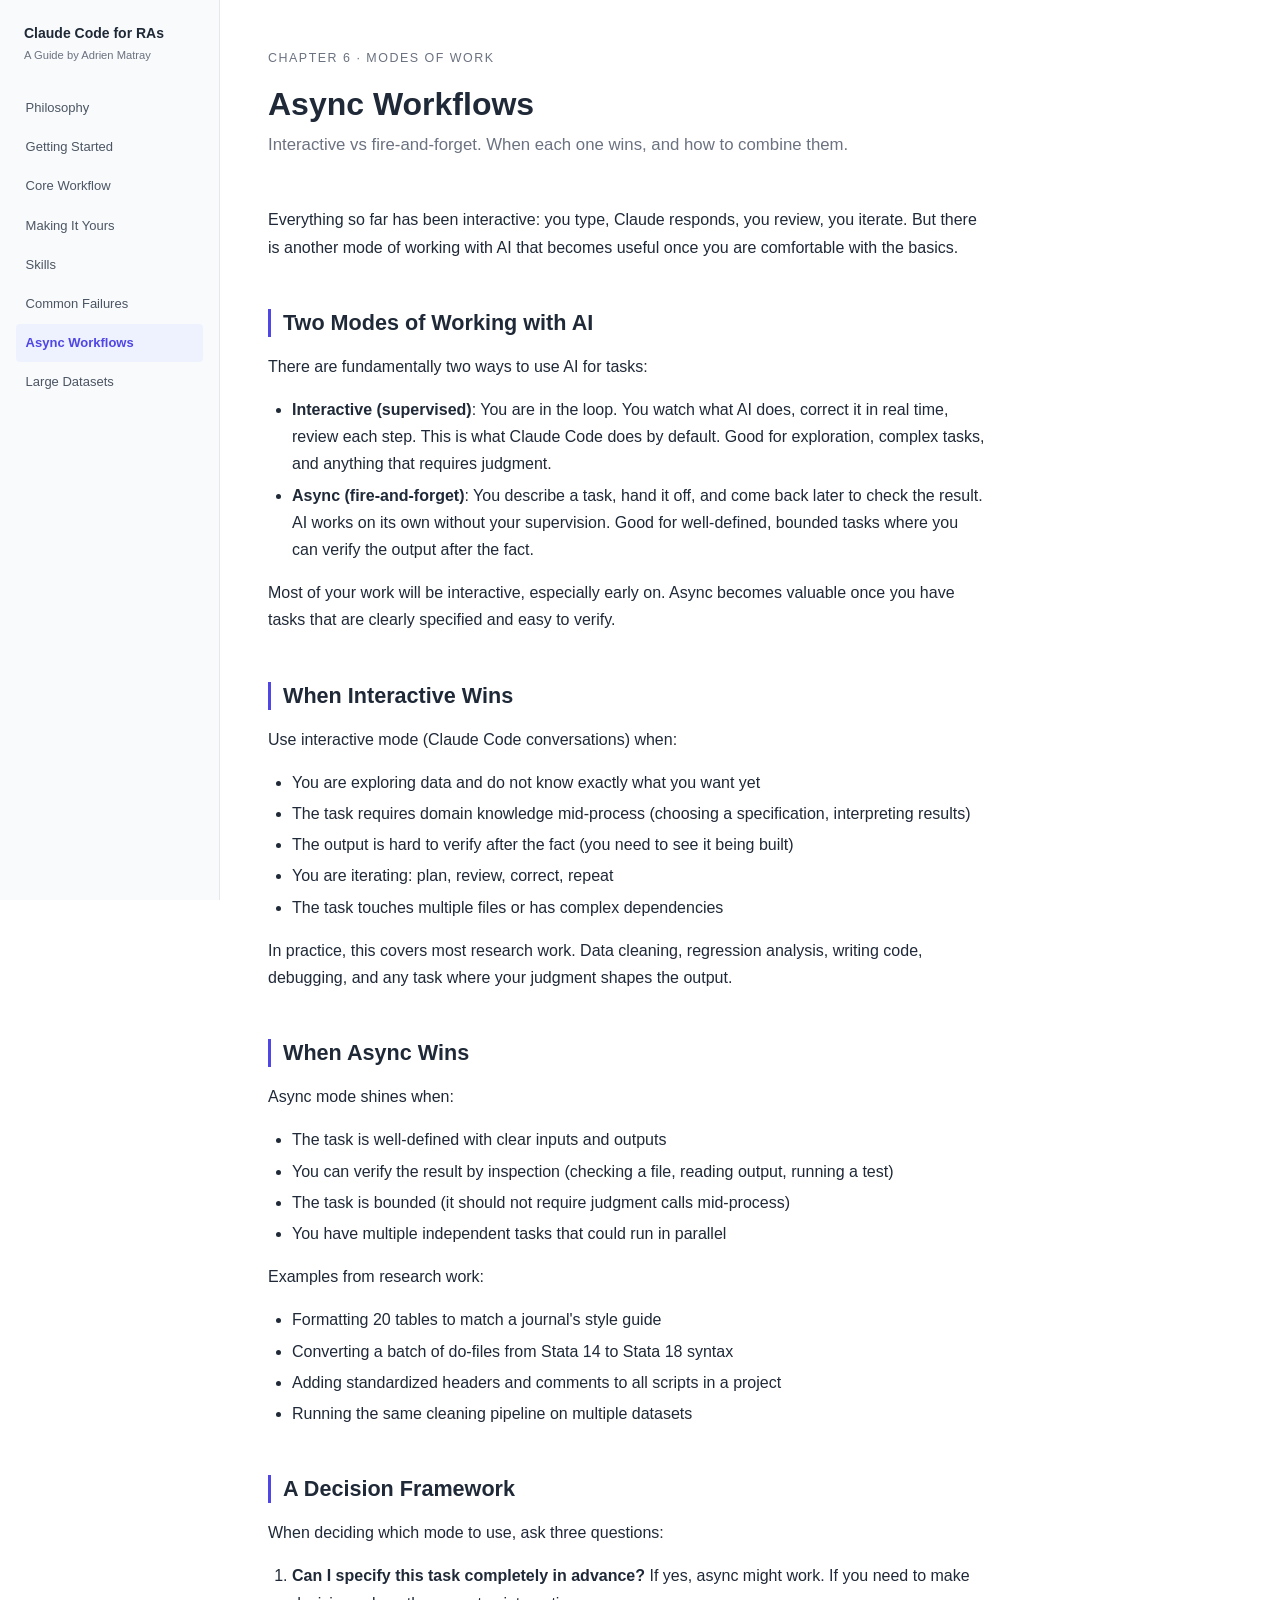
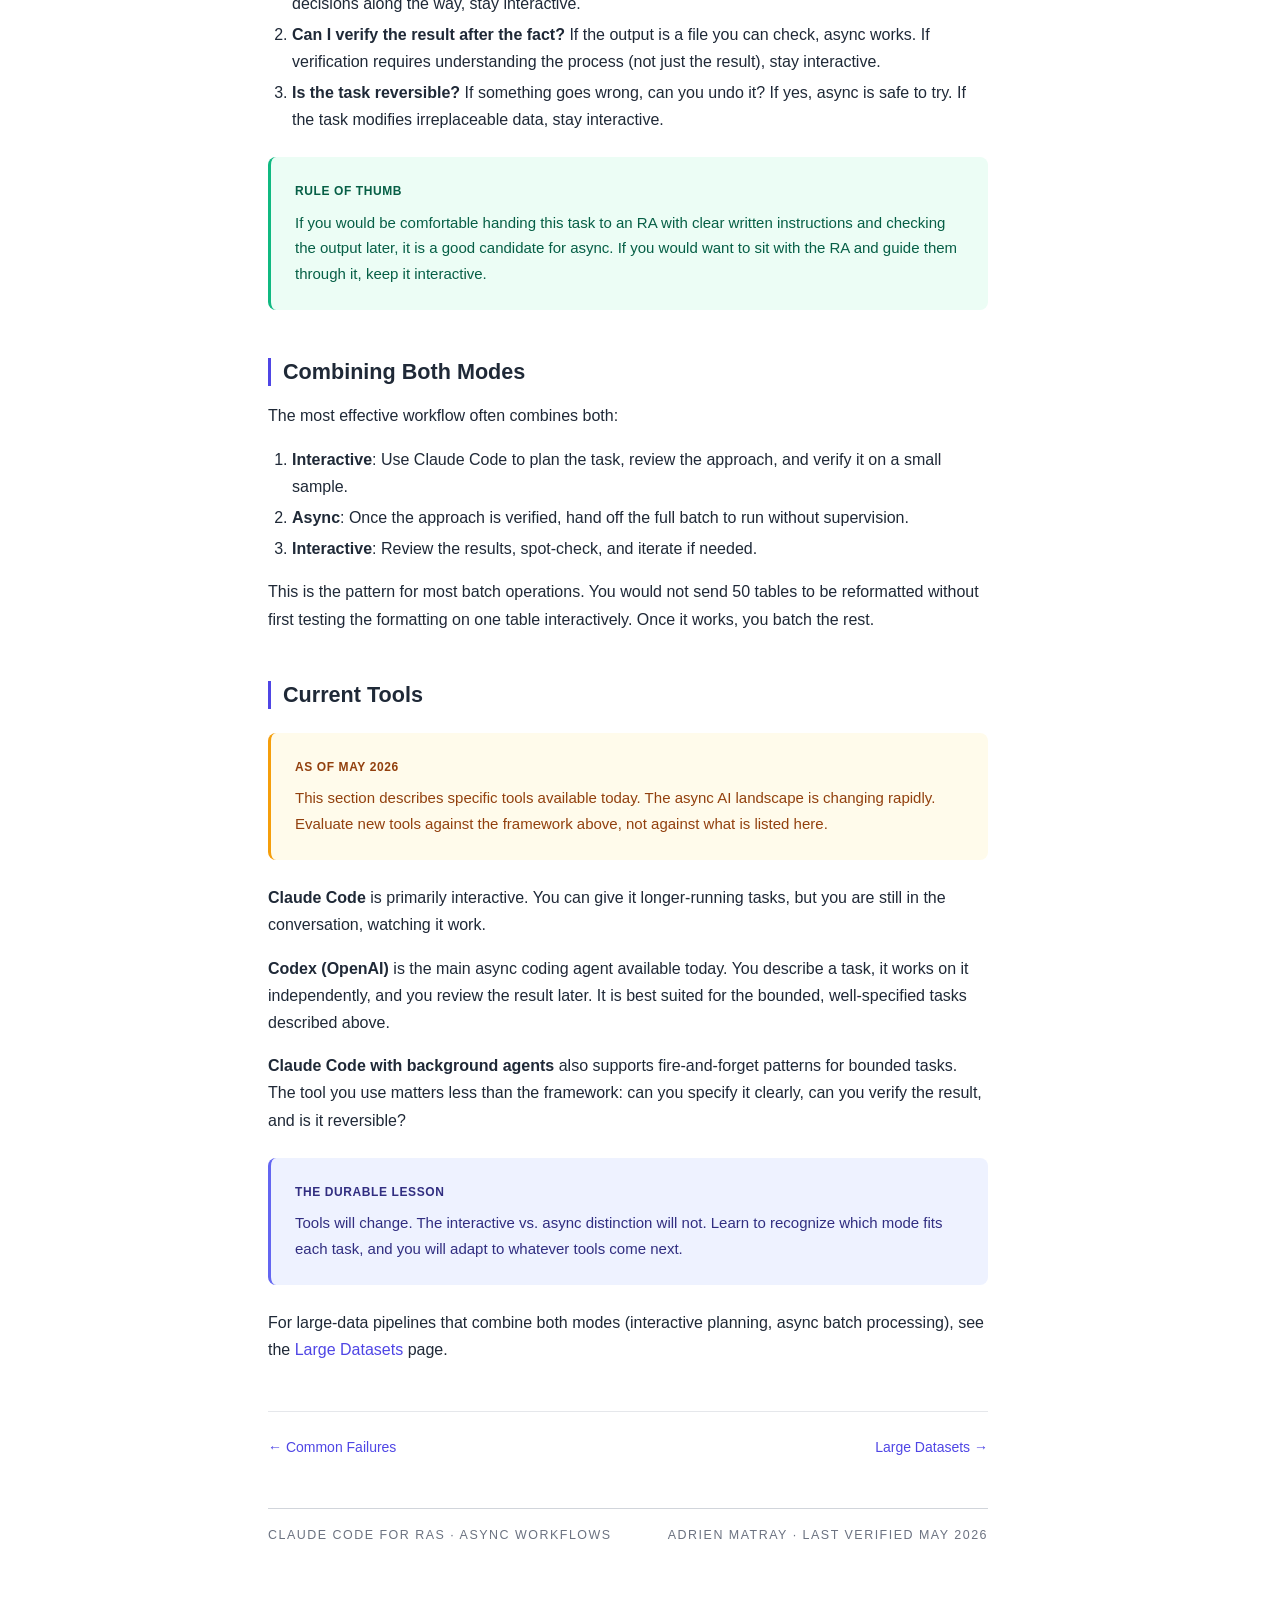
==== async-workflows.html @ 645779c5 "Apply selective design refinements across all pages - Drop Google Fonts dependency: use system font " ====
<!DOCTYPE html>
<html lang="en">
<head>
  <meta charset="UTF-8">
  <meta name="viewport" content="width=device-width, initial-scale=1.0">
  <title>Async Workflows - Claude Code for RAs</title>
  <link rel="stylesheet" href="css/style.css">
  <link rel="icon" href="data:image/svg+xml,<svg xmlns='http://www.w3.org/2000/svg' viewBox='0 0 100 100'><text y='.9em' font-size='90'>&#x1F4BB;</text></svg>">
</head>
<body>
  <details class="mobile-nav">
    <summary>Claude Code for RAs - Menu</summary>
    <ul class="nav-links">
      <li><a href="index.html">Philosophy</a></li>
      <li><a href="getting-started.html">Getting Started</a></li>
      <li><a href="core-workflow.html">Core Workflow</a></li>
      <li><a href="making-it-yours.html">Making It Yours</a></li>
      <li><a href="skills.html">Skills</a></li>
      <li><a href="common-failures.html">Common Failures</a></li>
      <li><a href="async-workflows.html" class="nav-active">Async Workflows</a></li>
      <li><a href="large-datasets.html">Large Datasets</a></li>
    </ul>
  </details>

  <div class="page-wrapper">
    <nav class="site-nav">
      <div class="nav-brand">
        <span class="nav-title">Claude Code for RAs</span>
        <span class="nav-subtitle">A Guide by Adrien Matray</span>
      </div>
      <ul class="nav-links">
        <li><a href="index.html">Philosophy</a></li>
        <li><a href="getting-started.html">Getting Started</a></li>
        <li><a href="core-workflow.html">Core Workflow</a></li>
        <li><a href="making-it-yours.html">Making It Yours</a></li>
        <li><a href="skills.html">Skills</a></li>
        <li><a href="common-failures.html">Common Failures</a></li>
        <li><a href="async-workflows.html" class="nav-active">Async Workflows</a></li>
        <li><a href="large-datasets.html">Large Datasets</a></li>
      </ul>
    </nav>

    <main class="content">
      <div class="kicker">Chapter 6 &middot; Modes of work</div>
      <h1>Async Workflows</h1>
      <p class="subtitle">Interactive vs fire-and-forget. When each one wins, and how to combine them.</p>

      <p>Everything so far has been interactive: you type, Claude responds, you review, you iterate. But there is another mode of working with AI that becomes useful once you are comfortable with the basics.</p>

      <h2>Two Modes of Working with AI</h2>

      <p>There are fundamentally two ways to use AI for tasks:</p>

      <ul>
        <li><strong>Interactive (supervised)</strong>: You are in the loop. You watch what AI does, correct it in real time, review each step. This is what Claude Code does by default. Good for exploration, complex tasks, and anything that requires judgment.</li>
        <li><strong>Async (fire-and-forget)</strong>: You describe a task, hand it off, and come back later to check the result. AI works on its own without your supervision. Good for well-defined, bounded tasks where you can verify the output after the fact.</li>
      </ul>

      <p>Most of your work will be interactive, especially early on. Async becomes valuable once you have tasks that are clearly specified and easy to verify.</p>

      <h2>When Interactive Wins</h2>

      <p>Use interactive mode (Claude Code conversations) when:</p>

      <ul>
        <li>You are exploring data and do not know exactly what you want yet</li>
        <li>The task requires domain knowledge mid-process (choosing a specification, interpreting results)</li>
        <li>The output is hard to verify after the fact (you need to see it being built)</li>
        <li>You are iterating: plan, review, correct, repeat</li>
        <li>The task touches multiple files or has complex dependencies</li>
      </ul>

      <p>In practice, this covers most research work. Data cleaning, regression analysis, writing code, debugging, and any task where your judgment shapes the output.</p>

      <h2>When Async Wins</h2>

      <p>Async mode shines when:</p>

      <ul>
        <li>The task is well-defined with clear inputs and outputs</li>
        <li>You can verify the result by inspection (checking a file, reading output, running a test)</li>
        <li>The task is bounded (it should not require judgment calls mid-process)</li>
        <li>You have multiple independent tasks that could run in parallel</li>
      </ul>

      <p>Examples from research work:</p>

      <ul>
        <li>Formatting 20 tables to match a journal's style guide</li>
        <li>Converting a batch of do-files from Stata 14 to Stata 18 syntax</li>
        <li>Adding standardized headers and comments to all scripts in a project</li>
        <li>Running the same cleaning pipeline on multiple datasets</li>
      </ul>

      <h2>A Decision Framework</h2>

      <p>When deciding which mode to use, ask three questions:</p>

      <ol>
        <li><strong>Can I specify this task completely in advance?</strong> If yes, async might work. If you need to make decisions along the way, stay interactive.</li>
        <li><strong>Can I verify the result after the fact?</strong> If the output is a file you can check, async works. If verification requires understanding the process (not just the result), stay interactive.</li>
        <li><strong>Is the task reversible?</strong> If something goes wrong, can you undo it? If yes, async is safe to try. If the task modifies irreplaceable data, stay interactive.</li>
      </ol>

      <aside class="callout callout-tip">
        <span class="callout-label">Rule of thumb</span>
        <p>If you would be comfortable handing this task to an RA with clear written instructions and checking the output later, it is a good candidate for async. If you would want to sit with the RA and guide them through it, keep it interactive.</p>
      </aside>

      <h2>Combining Both Modes</h2>

      <p>The most effective workflow often combines both:</p>

      <ol>
        <li><strong>Interactive</strong>: Use Claude Code to plan the task, review the approach, and verify it on a small sample.</li>
        <li><strong>Async</strong>: Once the approach is verified, hand off the full batch to run without supervision.</li>
        <li><strong>Interactive</strong>: Review the results, spot-check, and iterate if needed.</li>
      </ol>

      <p>This is the pattern for most batch operations. You would not send 50 tables to be reformatted without first testing the formatting on one table interactively. Once it works, you batch the rest.</p>

      <h2>Current Tools</h2>

      <aside class="callout callout-warning">
        <span class="callout-label">As of May 2026</span>
        <p>This section describes specific tools available today. The async AI landscape is changing rapidly. Evaluate new tools against the framework above, not against what is listed here.</p>
      </aside>

      <p><strong>Claude Code</strong> is primarily interactive. You can give it longer-running tasks, but you are still in the conversation, watching it work.</p>

      <p><strong>Codex (OpenAI)</strong> is the main async coding agent available today. You describe a task, it works on it independently, and you review the result later. It is best suited for the bounded, well-specified tasks described above.</p>

      <p><strong>Claude Code with background agents</strong> also supports fire-and-forget patterns for bounded tasks. The tool you use matters less than the framework: can you specify it clearly, can you verify the result, and is it reversible?</p>

      <aside class="callout callout-philosophy">
        <span class="callout-label">The durable lesson</span>
        <p>Tools will change. The interactive vs. async distinction will not. Learn to recognize which mode fits each task, and you will adapt to whatever tools come next.</p>
      </aside>

      <p>For large-data pipelines that combine both modes (interactive planning, async batch processing), see the <a href="large-datasets.html">Large Datasets</a> page.</p>

      <nav class="page-nav">
        <a href="common-failures.html" class="prev">&larr; Common Failures</a>
        <a href="large-datasets.html" class="next">Large Datasets &rarr;</a>
      </nav>

      <footer class="footer-meta">
        <span>Claude Code for RAs &middot; Async Workflows</span>
        <span>Adrien Matray &middot; Last verified May 2026</span>
      </footer>
    </main>
  </div>
</body>
</html>
---- css/style.css ----
/* === CSS Custom Properties === */
:root {
  --color-bg: #ffffff;
  --color-surface: #f9fafb;
  --color-text: #1f2937;
  --color-text-muted: #6b7280;
  --color-accent: #4f46e5;
  --color-accent-light: #eef2ff;
  --color-accent-hover: #4338ca;
  --color-border: #e5e7eb;
  --color-code-bg: #f3f4f6;
  --color-warning: #92400e;
  --color-warning-bg: #fffbeb;
  --color-warning-border: #f59e0b;
  --color-tip: #065f46;
  --color-tip-bg: #ecfdf5;
  --color-tip-border: #10b981;
  --color-philosophy: #312e81;
  --color-philosophy-bg: #eef2ff;
  --color-philosophy-border: #6366f1;
  --color-nav-bg: #f9fafb;
  --color-nav-text: #4b5563;
  --color-nav-active: #4f46e5;
  --color-rule: #d1d5db;

  --font-body: -apple-system, BlinkMacSystemFont, "Segoe UI", Roboto, "Helvetica Neue", Arial, sans-serif;
  --font-mono: ui-monospace, "SF Mono", Menlo, Monaco, Consolas, "Liberation Mono", monospace;
  --font-size-base: 16px;
  --line-height: 1.7;
  --max-width: 720px;
  --nav-width: 220px;

  --space-xs: 0.25rem;
  --space-sm: 0.5rem;
  --space-md: 1rem;
  --space-lg: 1.5rem;
  --space-xl: 3rem;

  --radius-sm: 4px;
  --radius-md: 8px;
}

/* === Reset === */
*, *::before, *::after {
  box-sizing: border-box;
}

body, h1, h2, h3, h4, p, ul, ol, figure {
  margin: 0;
  padding: 0;
}

img {
  max-width: 100%;
  height: auto;
  display: block;
}

/* === Base Typography === */
html {
  font-size: var(--font-size-base);
}

body {
  font-family: var(--font-body);
  line-height: var(--line-height);
  color: var(--color-text);
  background: var(--color-bg);
  -webkit-font-smoothing: antialiased;
}

h1 {
  font-size: 2rem;
  font-weight: 700;
  line-height: 1.2;
  margin-bottom: var(--space-sm);
  color: var(--color-text);
}

.subtitle {
  font-size: 1.05rem;
  color: var(--color-text-muted);
  margin-bottom: var(--space-xl);
  line-height: 1.6;
}

h2 {
  font-size: 1.35rem;
  font-weight: 600;
  line-height: 1.3;
  margin-top: var(--space-xl);
  margin-bottom: var(--space-md);
  color: var(--color-text);
  padding-left: 0.75rem;
  border-left: 3px solid var(--color-accent);
}

h3 {
  font-size: 1.1rem;
  font-weight: 600;
  line-height: 1.4;
  margin-top: var(--space-lg);
  margin-bottom: var(--space-sm);
}

p {
  margin-bottom: var(--space-md);
}

a {
  color: var(--color-accent);
  text-decoration: none;
  transition: color 0.15s;
}

a:hover {
  color: var(--color-accent-hover);
  text-decoration: underline;
}

ul, ol {
  margin-bottom: var(--space-md);
  padding-left: 1.5rem;
}

li {
  margin-bottom: var(--space-xs);
}

strong {
  font-weight: 600;
}

em {
  font-style: normal;
  color: var(--color-accent);
  font-weight: 600;
}

/* === Layout === */
.page-wrapper {
  display: flex;
  min-height: 100vh;
}

/* === Sidebar Nav === */
.site-nav {
  position: fixed;
  top: 0;
  left: 0;
  width: var(--nav-width);
  height: 100vh;
  overflow-y: auto;
  padding: var(--space-lg) var(--space-md);
  background: var(--color-nav-bg);
  border-right: 1px solid var(--color-border);
  z-index: 100;
}

.nav-brand {
  margin-bottom: var(--space-lg);
  padding: 0 var(--space-sm);
}

.nav-title {
  display: block;
  font-size: 0.875rem;
  font-weight: 700;
  color: var(--color-text);
  line-height: 1.3;
}

.nav-subtitle {
  display: block;
  font-size: 0.7rem;
  color: var(--color-text-muted);
  margin-top: var(--space-xs);
}

.nav-links {
  list-style: none;
  padding: 0;
}

.nav-links li {
  margin-bottom: 1px;
}

.nav-links a {
  display: block;
  padding: 0.5rem 0.6rem;
  font-size: 0.8125rem;
  font-weight: 450;
  color: var(--color-nav-text);
  border-radius: var(--radius-sm);
  transition: all 0.15s;
  text-decoration: none;
}

.nav-links a:hover {
  color: var(--color-text);
  background: rgba(0, 0, 0, 0.04);
  text-decoration: none;
}

.nav-links a.nav-active {
  color: var(--color-nav-active);
  background: var(--color-accent-light);
  font-weight: 600;
}

/* === Main Content === */
.content {
  margin-left: var(--nav-width);
  flex: 1;
  padding: var(--space-xl) var(--space-xl);
  max-width: calc(var(--max-width) + 2 * var(--space-xl));
}

/* === Callout Boxes === */
.callout {
  padding: var(--space-lg);
  margin: var(--space-lg) 0;
  border-radius: var(--radius-md);
  border-left: 3px solid;
  font-size: 0.9375rem;
}

.callout p:last-child {
  margin-bottom: 0;
}

.callout-philosophy {
  background: var(--color-philosophy-bg);
  border-left-color: var(--color-philosophy-border);
  color: var(--color-philosophy);
}

.callout-warning {
  background: var(--color-warning-bg);
  border-left-color: var(--color-warning-border);
  color: var(--color-warning);
}

.callout-tip {
  background: var(--color-tip-bg);
  border-left-color: var(--color-tip-border);
  color: var(--color-tip);
}

.callout-label {
  display: block;
  font-weight: 600;
  font-size: 0.75rem;
  text-transform: uppercase;
  letter-spacing: 0.05em;
  margin-bottom: var(--space-sm);
}

/* === Code Blocks === */
code {
  font-family: var(--font-mono);
  font-size: 0.8125rem;
  background: var(--color-code-bg);
  padding: 0.15em 0.4em;
  border-radius: 3px;
}

.code-block {
  margin: var(--space-lg) 0;
  border-radius: var(--radius-md);
  overflow: hidden;
  border: 1px solid var(--color-border);
}

.code-header {
  background: #f3f4f6;
  padding: var(--space-sm) var(--space-md);
  font-size: 0.7rem;
  font-weight: 600;
  color: var(--color-text-muted);
  font-family: var(--font-mono);
  text-transform: uppercase;
  letter-spacing: 0.05em;
  border-bottom: 1px solid var(--color-border);
}

.code-block pre {
  margin: 0;
  padding: var(--space-md) var(--space-lg);
  background: #1e293b;
  overflow-x: auto;
}

.code-block code {
  background: none;
  padding: 0;
  border: none;
  font-size: 0.8125rem;
  line-height: 1.6;
  color: #e2e8f0;
}

/* === Screenshot Placeholders === */
.screenshot {
  margin: var(--space-lg) 0;
}

.screenshot img {
  width: 100%;
  border-radius: var(--radius-md);
  border: 1px solid var(--color-border);
}

.screenshot-placeholder {
  border: 2px dashed var(--color-border);
  border-radius: var(--radius-md);
  background: var(--color-surface);
  padding: 3rem 2rem;
  text-align: center;
  display: flex;
  flex-direction: column;
  align-items: center;
  gap: var(--space-sm);
  min-height: 180px;
  justify-content: center;
}

.screenshot-placeholder .screenshot-label {
  font-weight: 500;
  color: var(--color-text-muted);
  font-size: 0.875rem;
}

.screenshot-placeholder .screenshot-filename {
  font-family: var(--font-mono);
  font-size: 0.75rem;
  color: var(--color-text-muted);
  opacity: 0.6;
}

figcaption {
  font-size: 0.8125rem;
  color: var(--color-text-muted);
  margin-top: var(--space-sm);
  text-align: center;
}

/* === Workflow Diagram === */
.workflow-diagram {
  display: flex;
  flex-direction: column;
  align-items: center;
  gap: 0;
  margin: var(--space-lg) 0;
  padding: var(--space-lg);
  background: var(--color-surface);
  border: 1px solid var(--color-border);
  border-radius: var(--radius-md);
}

.workflow-step {
  padding: 0.6rem 1.5rem;
  background: var(--color-accent-light);
  color: var(--color-accent);
  font-weight: 600;
  font-size: 0.9rem;
  border-radius: var(--radius-sm);
  border: 1px solid var(--color-accent);
  text-align: center;
}

.workflow-step-repeat {
  background: var(--color-surface);
  color: var(--color-text-muted);
  border-color: var(--color-border);
  font-weight: 500;
}

.workflow-arrow {
  color: var(--color-text-muted);
  font-size: 1.2rem;
  line-height: 1;
  padding: 0.25rem 0;
}

/* === Taxonomy Grid === */
.taxonomy-grid {
  display: grid;
  grid-template-columns: 1fr 1fr;
  gap: var(--space-sm);
  margin: var(--space-lg) 0;
}

.taxonomy-card {
  padding: 0.75rem 1rem;
  background: var(--color-surface);
  border-left: 3px solid var(--color-accent);
  border-radius: var(--radius-sm);
  font-size: 0.9rem;
  line-height: 1.5;
}

.taxonomy-card strong {
  color: var(--color-accent);
}

@media (max-width: 768px) {
  .taxonomy-grid {
    grid-template-columns: 1fr;
  }
}

/* === Page Navigation (prev/next) === */
.page-nav {
  display: flex;
  justify-content: space-between;
  align-items: center;
  margin-top: var(--space-xl);
  padding-top: var(--space-lg);
  border-top: 1px solid var(--color-border);
}

.page-nav a {
  font-size: 0.875rem;
  font-weight: 500;
}

.page-nav .next {
  margin-left: auto;
}

/* === Kicker (small uppercase label above h1) === */
.kicker {
  font-size: 0.78rem;
  font-weight: 500;
  text-transform: uppercase;
  letter-spacing: 0.12em;
  color: var(--color-text-muted);
  margin-bottom: var(--space-md);
}

/* === Footer === */
.page-footer {
  margin-top: var(--space-lg);
  padding-top: var(--space-md);
  font-size: 0.75rem;
  color: var(--color-text-muted);
  opacity: 0.6;
}

.footer-meta {
  display: flex;
  justify-content: space-between;
  align-items: center;
  gap: var(--space-md);
  border-top: 1px solid var(--color-rule);
  padding: var(--space-md) 0;
  margin-top: var(--space-xl);
  font-size: 0.78rem;
  text-transform: uppercase;
  letter-spacing: 0.12em;
  color: var(--color-text-muted);
}

/* === Comparison Grid (bad/good prompts) === */
.comparison-grid {
  display: grid;
  grid-template-columns: 1fr 1fr;
  gap: var(--space-md);
  margin: var(--space-lg) 0;
}

.comparison-grid .bad,
.comparison-grid .good {
  padding: var(--space-lg);
  border-radius: var(--radius-md);
  font-size: 0.875rem;
}

.comparison-grid .bad {
  background: #fef2f2;
  border: 1px solid #fecaca;
}

.comparison-grid .good {
  background: #f0fdf4;
  border: 1px solid #bbf7d0;
}

.comparison-grid .label {
  display: block;
  font-weight: 600;
  font-size: 0.7rem;
  text-transform: uppercase;
  letter-spacing: 0.05em;
  margin-bottom: var(--space-sm);
}

.comparison-grid .bad .label {
  color: #991b1b;
}

.comparison-grid .good .label {
  color: #166534;
}

/* === Hero section for page 1 === */
.hero {
  padding: var(--space-xl) 0;
  margin-bottom: var(--space-lg);
  border-bottom: 1px solid var(--color-border);
}

/* === Mobile Nav (details/summary) === */
.mobile-nav {
  display: none;
}

/* === Responsive === */
@media (max-width: 768px) {
  .site-nav {
    display: none;
  }

  .mobile-nav {
    display: block;
    position: sticky;
    top: 0;
    background: var(--color-surface);
    border-bottom: 1px solid var(--color-border);
    padding: var(--space-sm) var(--space-md);
    z-index: 100;
  }

  .mobile-nav summary {
    font-size: 0.875rem;
    font-weight: 600;
    cursor: pointer;
    padding: var(--space-sm) 0;
    color: var(--color-text);
  }

  .mobile-nav .nav-links a {
    color: var(--color-nav-text);
    padding: 0.5rem 0;
  }

  .mobile-nav .nav-links a.nav-active {
    color: var(--color-nav-active);
  }

  .content {
    margin-left: 0;
    padding: var(--space-lg) var(--space-md);
  }

  h1 {
    font-size: 1.75rem;
  }

  h2 {
    font-size: 1.2rem;
  }

  .comparison-grid {
    grid-template-columns: 1fr;
  }
}

/* === Print === */
@media print {
  .site-nav,
  .mobile-nav,
  .page-nav {
    display: none;
  }

  .page-wrapper {
    display: block;
    max-width: none;
    padding: 0;
  }

  .content {
    margin-left: 0;
    max-width: 100%;
    padding: 0;
  }

  .callout {
    border: 1px solid #ccc;
    background: none !important;
    page-break-inside: avoid;
  }

  h1, h2, h3 {
    page-break-after: avoid;
  }

  .footer-meta {
    border-color: #999;
  }

  body {
    background: white;
    color: black;
  }

  a {
    color: inherit;
    text-decoration: underline;
  }
}
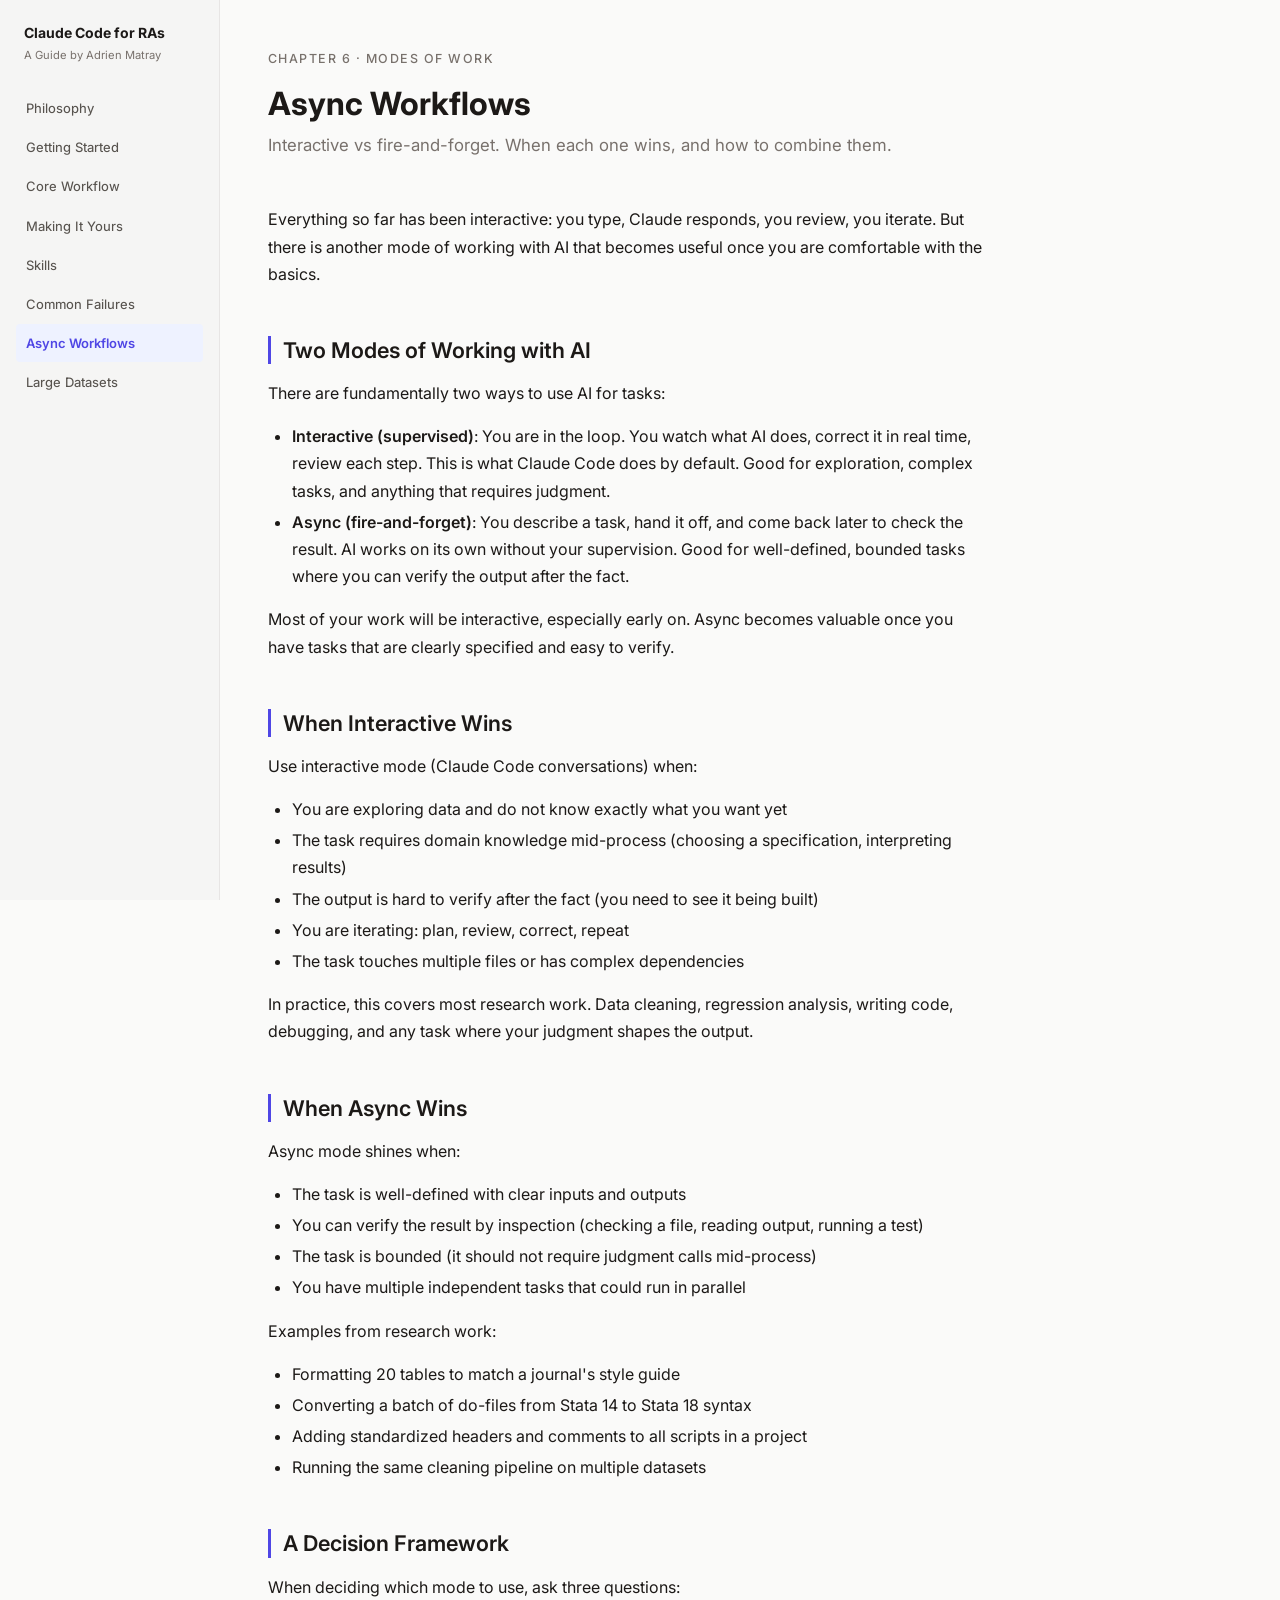
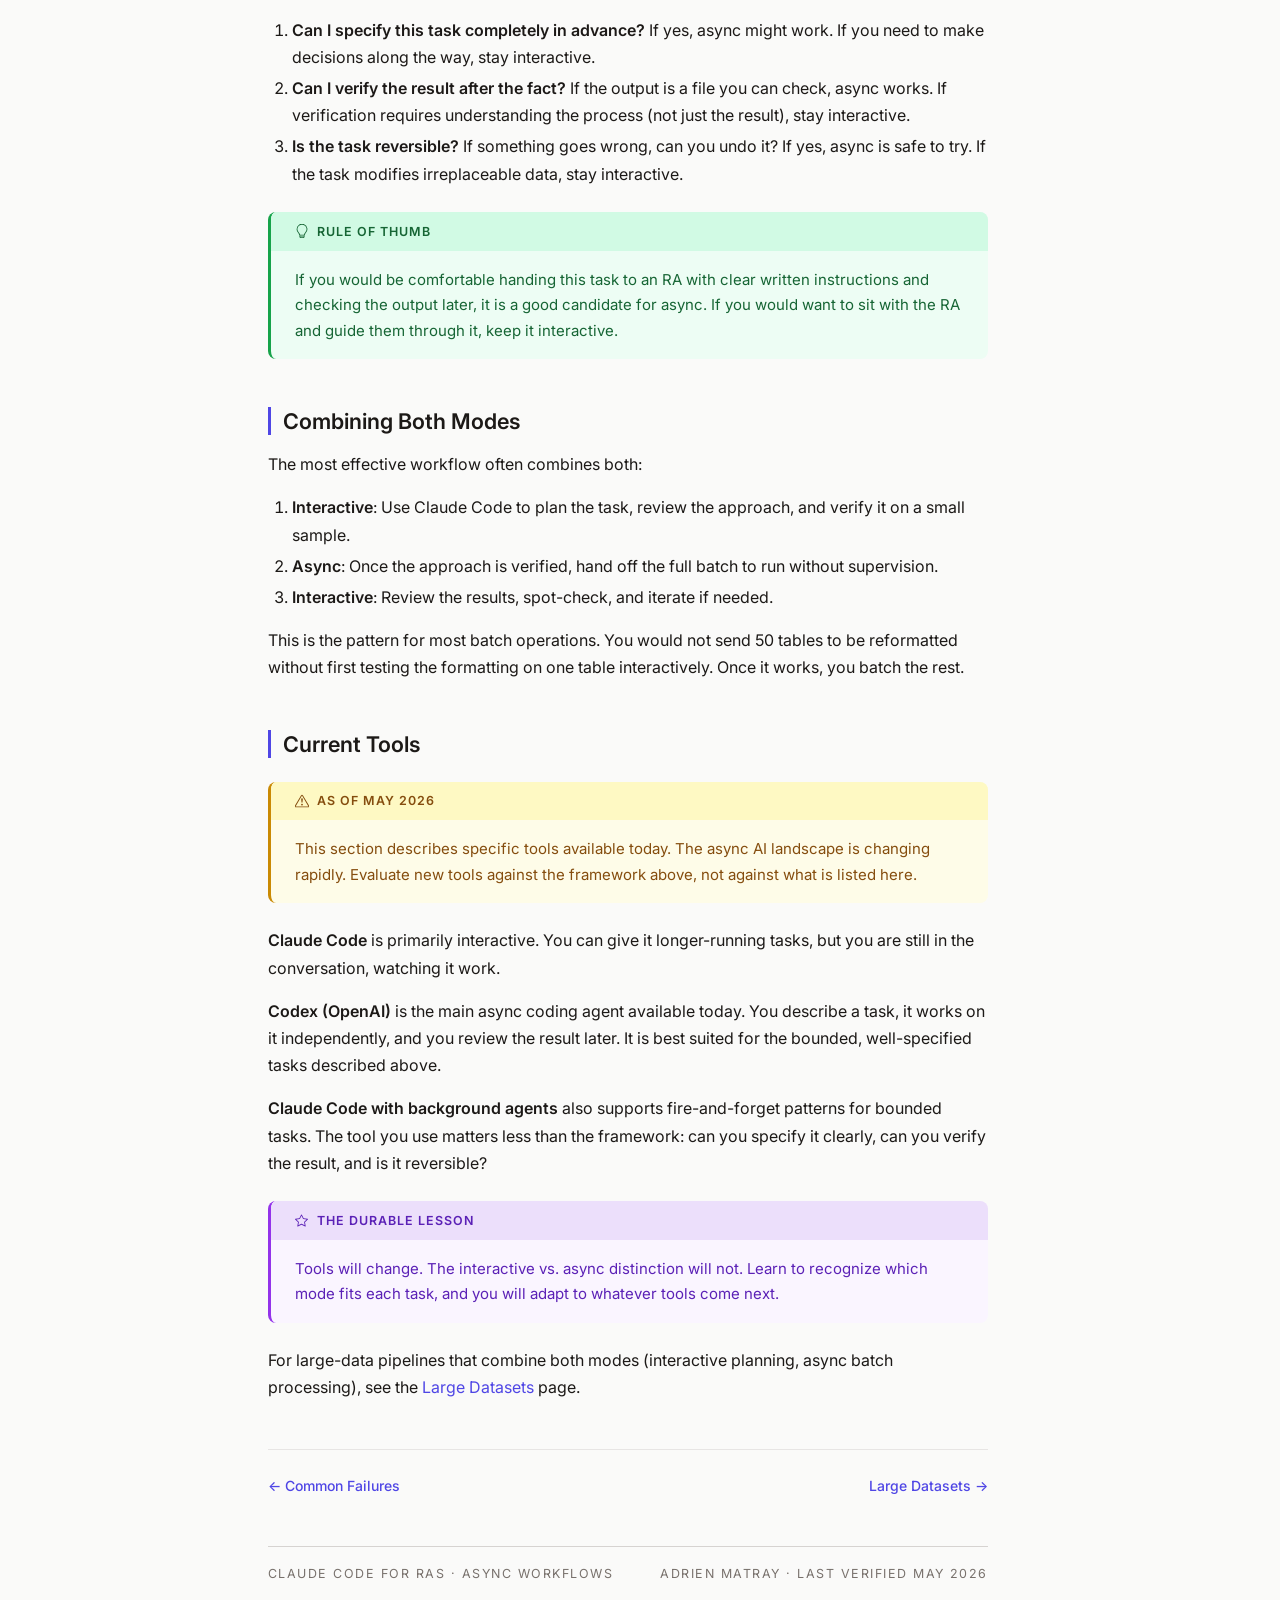
==== commit ca25e2bb: "Style: warm-stone palette, header-band callouts, Inter + JetBrains Mono Restyle the guide to mimic t" ====
--- a/async-workflows.html
+++ b/async-workflows.html
@@ -4,7 +4,7 @@
   <meta charset="UTF-8">
   <meta name="viewport" content="width=device-width, initial-scale=1.0">
   <title>Async Workflows - Claude Code for RAs</title>
-  <link rel="stylesheet" href="css/style.css">
+  <link rel="preconnect" href="https://fonts.googleapis.com"><link rel="preconnect" href="https://fonts.gstatic.com" crossorigin><link rel="stylesheet" href="https://fonts.googleapis.com/css2?family=Inter:wght@400;500;600;700&family=JetBrains+Mono:wght@400;500&display=swap"><link rel="stylesheet" href="css/style.css">
   <link rel="icon" href="data:image/svg+xml,<svg xmlns='http://www.w3.org/2000/svg' viewBox='0 0 100 100'><text y='.9em' font-size='90'>&#x1F4BB;</text></svg>">
 </head>
 <body>
--- a/css/style.css
+++ b/css/style.css
@@ -1,30 +1,35 @@
 /* === CSS Custom Properties === */
 :root {
-  --color-bg: #ffffff;
-  --color-surface: #f9fafb;
-  --color-text: #1f2937;
-  --color-text-muted: #6b7280;
+  --color-bg: #fafaf9;
+  --color-surface: #f5f5f4;
+  --color-text: #1c1917;
+  --color-text-body: #44403c;
+  --color-text-muted: #78716c;
   --color-accent: #4f46e5;
   --color-accent-light: #eef2ff;
   --color-accent-hover: #4338ca;
-  --color-border: #e5e7eb;
-  --color-code-bg: #f3f4f6;
-  --color-warning: #92400e;
-  --color-warning-bg: #fffbeb;
-  --color-warning-border: #f59e0b;
-  --color-tip: #065f46;
-  --color-tip-bg: #ecfdf5;
-  --color-tip-border: #10b981;
-  --color-philosophy: #312e81;
-  --color-philosophy-bg: #eef2ff;
-  --color-philosophy-border: #6366f1;
-  --color-nav-bg: #f9fafb;
-  --color-nav-text: #4b5563;
+  --color-border: #e7e5e4;
+  --color-code-bg: rgba(231, 229, 228, 0.5);
+  --color-code-text: #1c1917;
+  --color-warning: #854d0e;
+  --color-warning-bg: #fefce8;
+  --color-warning-header-bg: #fef9c3;
+  --color-warning-border: #ca8a04;
+  --color-tip: #166534;
+  --color-tip-bg: #edfdf4;
+  --color-tip-header-bg: #d1fae4;
+  --color-tip-border: #16a34a;
+  --color-philosophy: #5b21b6;
+  --color-philosophy-bg: #faf5ff;
+  --color-philosophy-header-bg: #ecdffb;
+  --color-philosophy-border: #9333ea;
+  --color-nav-bg: #f5f5f4;
+  --color-nav-text: #57534e;
   --color-nav-active: #4f46e5;
-  --color-rule: #d1d5db;
-
-  --font-body: -apple-system, BlinkMacSystemFont, "Segoe UI", Roboto, "Helvetica Neue", Arial, sans-serif;
-  --font-mono: ui-monospace, "SF Mono", Menlo, Monaco, Consolas, "Liberation Mono", monospace;
+  --color-rule: #d6d3d1;
+
+  --font-body: "Inter", -apple-system, BlinkMacSystemFont, "Segoe UI", Roboto, "Helvetica Neue", Arial, sans-serif;
+  --font-mono: "JetBrains Mono", ui-monospace, "SF Mono", Menlo, Monaco, Consolas, "Liberation Mono", monospace;
   --font-size-base: 16px;
   --line-height: 1.7;
   --max-width: 720px;
@@ -219,51 +224,80 @@
 
 /* === Callout Boxes === */
 .callout {
-  padding: var(--space-lg);
   margin: var(--space-lg) 0;
   border-radius: var(--radius-md);
   border-left: 3px solid;
   font-size: 0.9375rem;
-}
-
-.callout p:last-child {
-  margin-bottom: 0;
+  overflow: hidden;
 }
 
 .callout-philosophy {
   background: var(--color-philosophy-bg);
   border-left-color: var(--color-philosophy-border);
   color: var(--color-philosophy);
+  --callout-icon: url("data:image/svg+xml;utf8,<svg xmlns='http://www.w3.org/2000/svg' viewBox='0 0 16 16'><path d='M2.866 14.85c-.078.444.36.791.746.593l4.39-2.256 4.389 2.256c.386.198.824-.149.746-.592l-.83-4.73 3.522-3.356c.33-.314.16-.888-.282-.95l-4.898-.696L8.465.792a.513.513 0 0 0-.927 0L5.354 5.12l-4.898.696c-.441.062-.612.636-.283.95l3.523 3.356-.83 4.73zm4.905-2.767-3.686 1.894.694-3.957a.565.565 0 0 0-.163-.505L1.71 6.745l4.052-.576a.525.525 0 0 0 .393-.288L8 2.223l1.847 3.658a.525.525 0 0 0 .393.288l4.052.575-2.906 2.77a.565.565 0 0 0-.163.506l.694 3.957-3.686-1.894a.503.503 0 0 0-.461 0z'/></svg>");
+  --callout-header-bg: var(--color-philosophy-header-bg);
 }
 
 .callout-warning {
   background: var(--color-warning-bg);
   border-left-color: var(--color-warning-border);
   color: var(--color-warning);
+  --callout-icon: url("data:image/svg+xml;utf8,<svg xmlns='http://www.w3.org/2000/svg' viewBox='0 0 16 16'><path d='M7.938 2.016A.13.13 0 0 1 8.002 2a.13.13 0 0 1 .063.016.146.146 0 0 1 .054.057l6.857 11.667c.036.06.035.124.002.183a.163.163 0 0 1-.054.06.116.116 0 0 1-.066.017H1.146a.115.115 0 0 1-.066-.017.163.163 0 0 1-.054-.06.176.176 0 0 1 .002-.183L7.884 2.073a.147.147 0 0 1 .054-.057zm1.044-.45a1.13 1.13 0 0 0-1.96 0L.165 13.233c-.457.778.091 1.767.98 1.767h13.713c.889 0 1.438-.99.98-1.767L8.982 1.566z'/><path d='M7.002 12a1 1 0 1 1 2 0 1 1 0 0 1-2 0zM7.1 5.995a.905.905 0 1 1 1.8 0l-.35 3.507a.552.552 0 0 1-1.1 0L7.1 5.995z'/></svg>");
+  --callout-header-bg: var(--color-warning-header-bg);
 }
 
 .callout-tip {
   background: var(--color-tip-bg);
   border-left-color: var(--color-tip-border);
   color: var(--color-tip);
+  --callout-icon: url("data:image/svg+xml;utf8,<svg xmlns='http://www.w3.org/2000/svg' viewBox='0 0 16 16'><path d='M2 6a6 6 0 1 1 10.174 4.31c-.203.196-.359.4-.453.619l-.762 1.769A.5.5 0 0 1 10.5 13a.5.5 0 0 1 0 1 .5.5 0 0 1 0 1 1 1 0 0 1-1 1H6.5a1 1 0 0 1-1-1 .5.5 0 0 1 0-1 .5.5 0 0 1 0-1 .5.5 0 0 1-.46-.302l-.761-1.77a1.964 1.964 0 0 0-.453-.618A5.984 5.984 0 0 1 2 6zm6-5a5 5 0 0 0-3.479 8.592c.263.254.514.564.676.941L5.83 12h4.342l.632-1.467c.162-.377.413-.687.676-.941A5 5 0 0 0 8 1zM6 14v.5a.5.5 0 0 0 .5.5h3a.5.5 0 0 0 .5-.5V14H6zm0-1h4v-.5a.5.5 0 0 1 .03-.17l.355-.825H5.615l.355.825A.5.5 0 0 1 6 12.5v.5z'/></svg>");
+  --callout-header-bg: var(--color-tip-header-bg);
 }
 
 .callout-label {
-  display: block;
-  font-weight: 600;
-  font-size: 0.75rem;
+  display: flex;
+  align-items: center;
+  gap: 0.5rem;
+  background: var(--callout-header-bg);
+  padding: 0.55rem var(--space-lg);
+  font-weight: 600;
+  font-size: 0.78rem;
   text-transform: uppercase;
-  letter-spacing: 0.05em;
-  margin-bottom: var(--space-sm);
+  letter-spacing: 0.08em;
+}
+
+.callout-label::before {
+  content: "";
+  display: inline-block;
+  width: 0.85rem;
+  height: 0.85rem;
+  flex-shrink: 0;
+  background-color: currentColor;
+  -webkit-mask: var(--callout-icon) center / contain no-repeat;
+  mask: var(--callout-icon) center / contain no-repeat;
+}
+
+.callout > *:not(.callout-label) {
+  padding-left: var(--space-lg);
+  padding-right: var(--space-lg);
+  margin-top: var(--space-md);
+}
+
+.callout > *:last-child:not(.callout-label) {
+  padding-bottom: var(--space-md);
+  margin-bottom: 0;
 }
 
 /* === Code Blocks === */
 code {
   font-family: var(--font-mono);
-  font-size: 0.8125rem;
+  font-size: 0.875em;
+  font-weight: 500;
   background: var(--color-code-bg);
-  padding: 0.15em 0.4em;
-  border-radius: 3px;
+  color: var(--color-code-text);
+  padding: 0.125em 0.4em;
+  border-radius: 4px;
 }
 
 .code-block {
@@ -512,6 +546,24 @@
   border-bottom: 1px solid var(--color-border);
 }
 
+/* === Heading anchor hover (desktop only, decorative) === */
+@media (min-width: 769px) {
+  h2, h3 {
+    position: relative;
+  }
+
+  h2:hover::before, h3:hover::before {
+    content: "#";
+    position: absolute;
+    left: -1.5rem;
+    color: var(--color-text-muted);
+    font-weight: 500;
+    opacity: 0.45;
+    border-left: none;
+    padding-left: 0;
+  }
+}
+
 /* === Mobile Nav (details/summary) === */
 .mobile-nav {
   display: none;
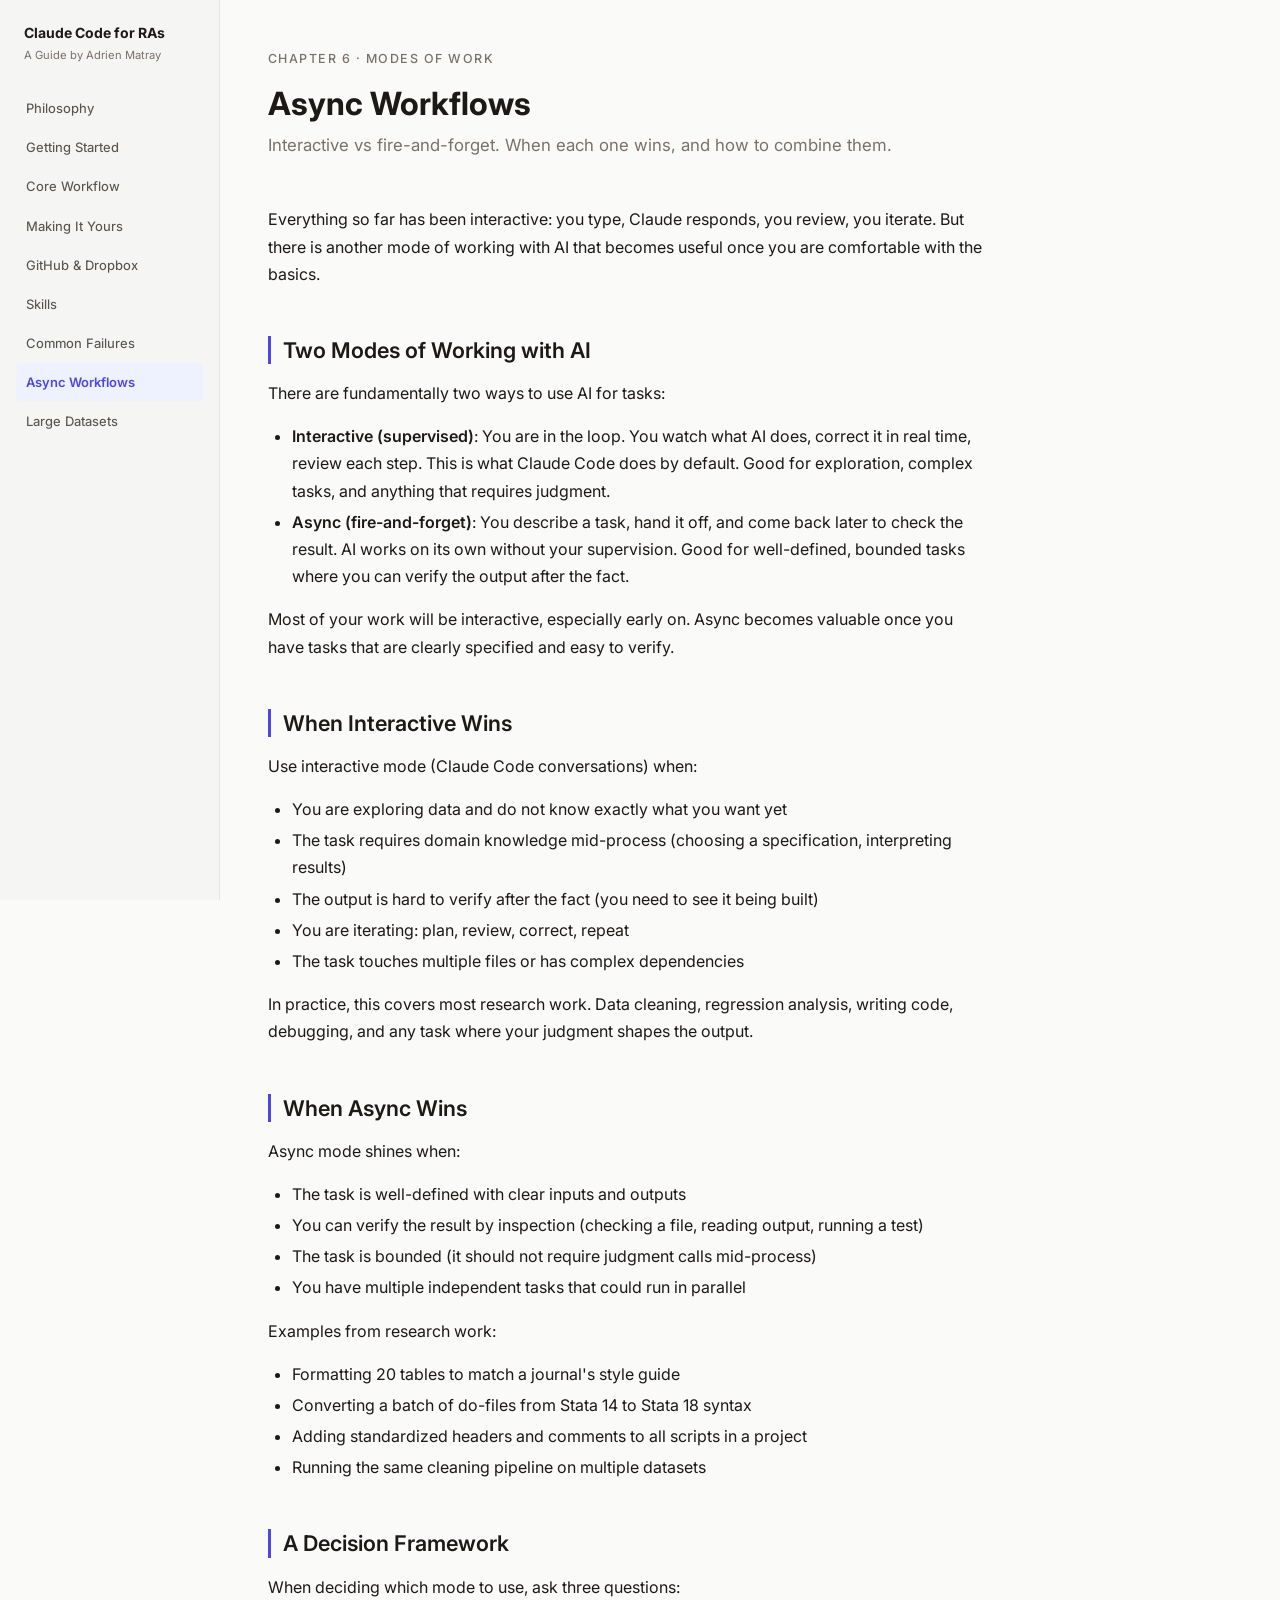
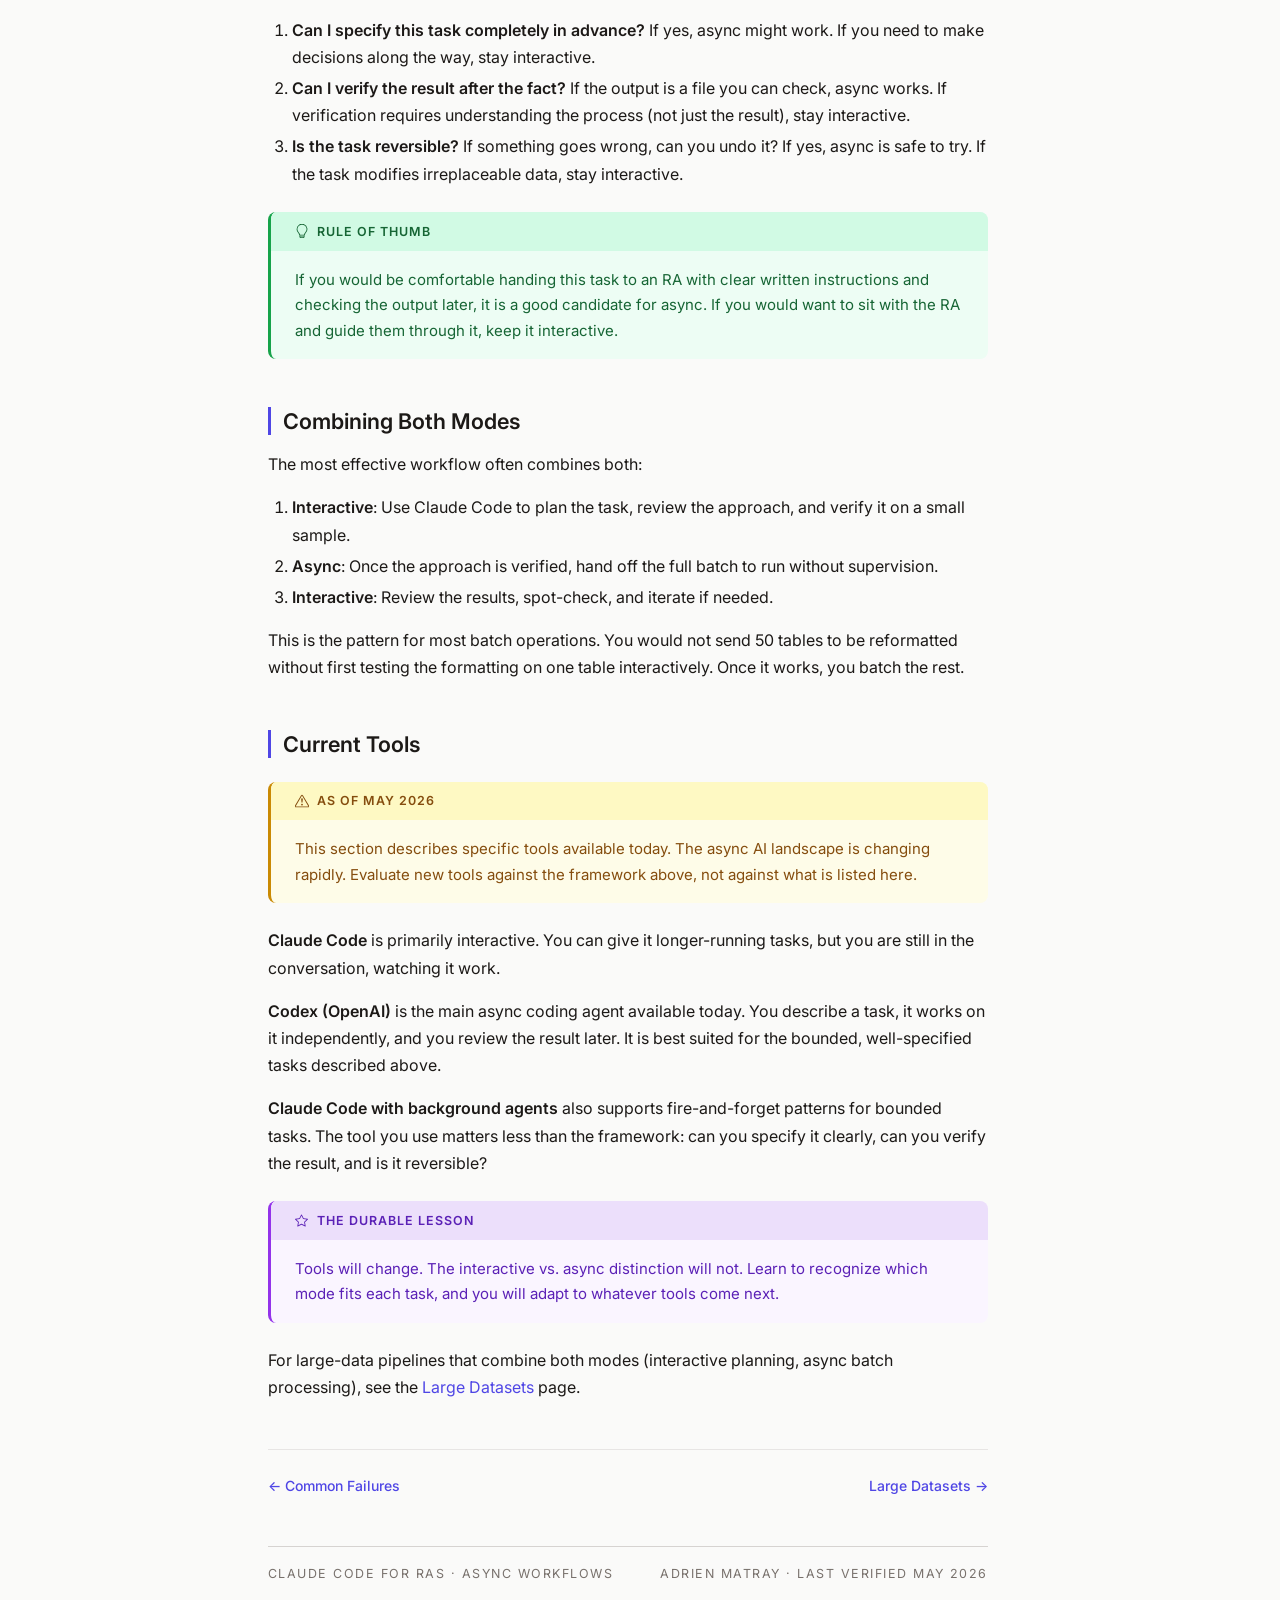
==== commit cff4e09e: "Add dedicated GitHub Dropbox page" ====
--- a/async-workflows.html
+++ b/async-workflows.html
@@ -15,6 +15,7 @@
       <li><a href="getting-started.html">Getting Started</a></li>
       <li><a href="core-workflow.html">Core Workflow</a></li>
       <li><a href="making-it-yours.html">Making It Yours</a></li>
+      <li><a href="github-dropbox.html">GitHub &amp; Dropbox</a></li>
       <li><a href="skills.html">Skills</a></li>
       <li><a href="common-failures.html">Common Failures</a></li>
       <li><a href="async-workflows.html" class="nav-active">Async Workflows</a></li>
@@ -33,6 +34,7 @@
         <li><a href="getting-started.html">Getting Started</a></li>
         <li><a href="core-workflow.html">Core Workflow</a></li>
         <li><a href="making-it-yours.html">Making It Yours</a></li>
+        <li><a href="github-dropbox.html">GitHub &amp; Dropbox</a></li>
         <li><a href="skills.html">Skills</a></li>
         <li><a href="common-failures.html">Common Failures</a></li>
         <li><a href="async-workflows.html" class="nav-active">Async Workflows</a></li>
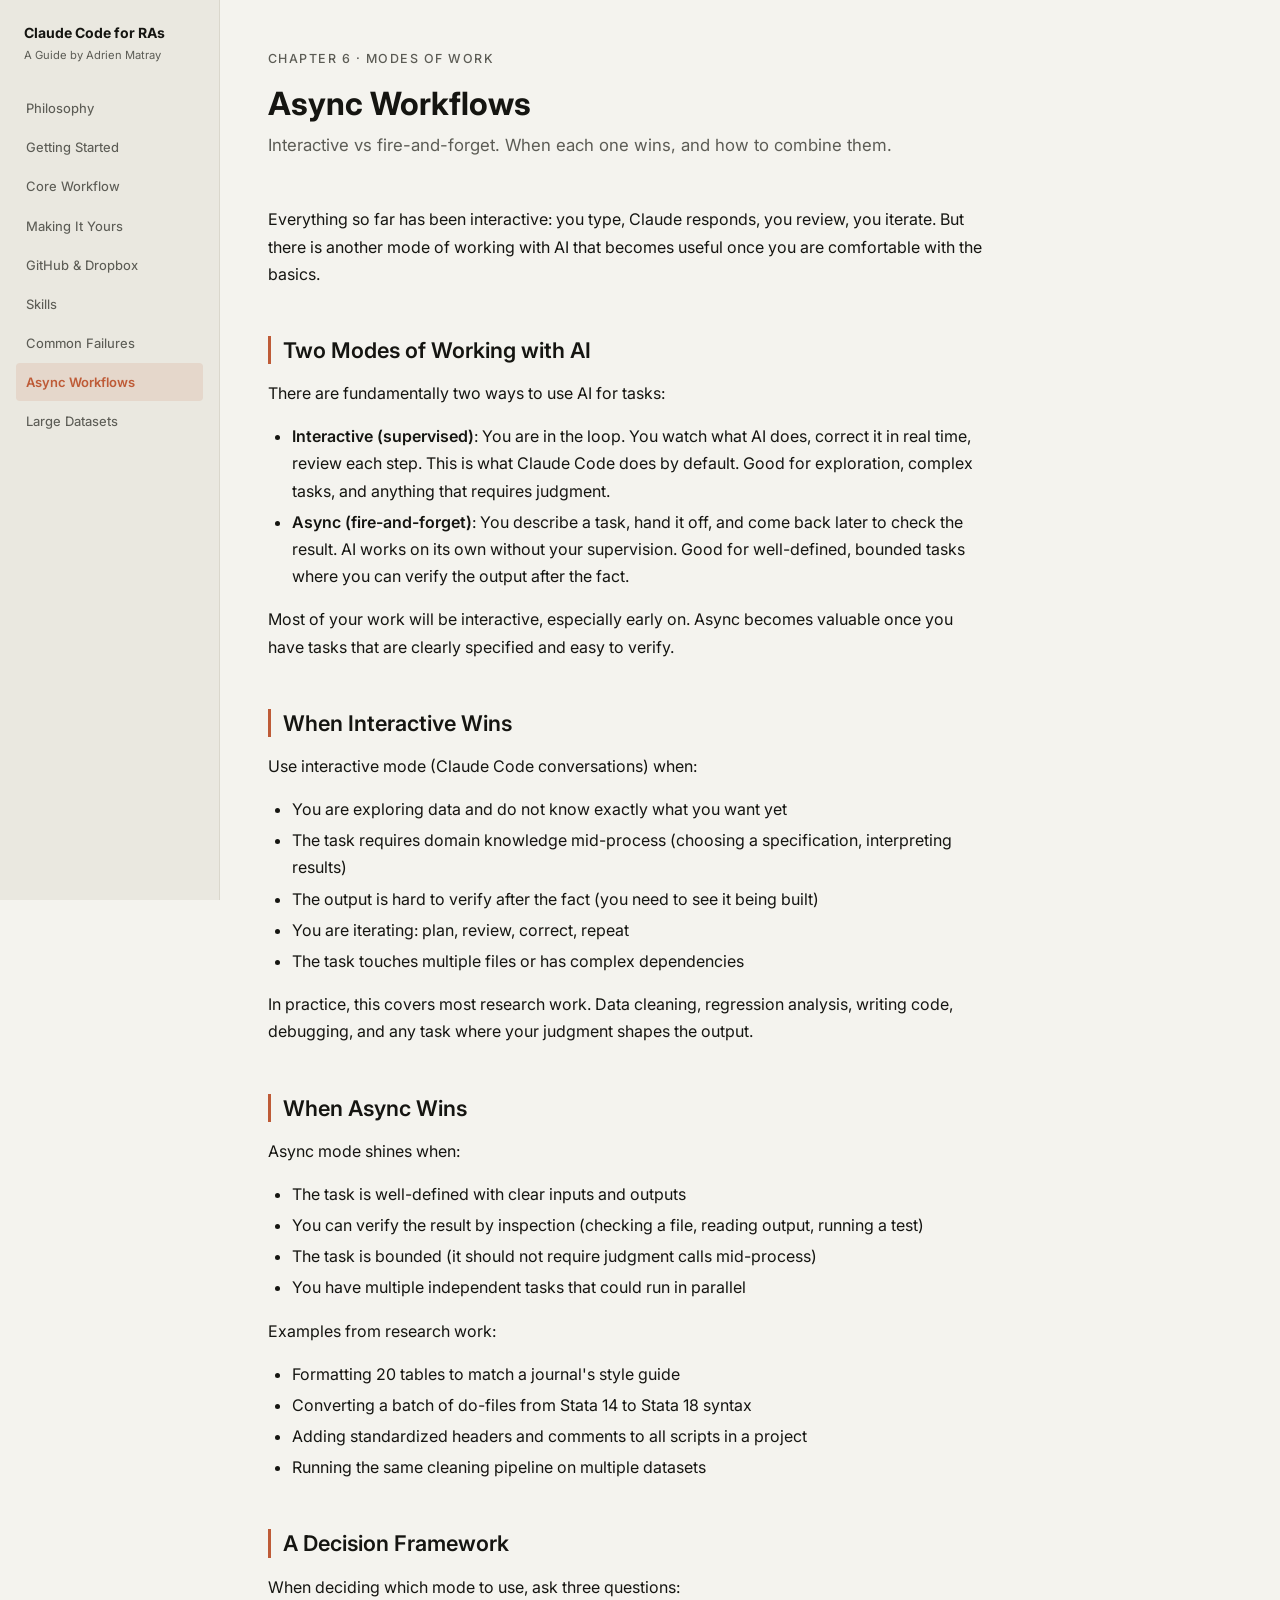
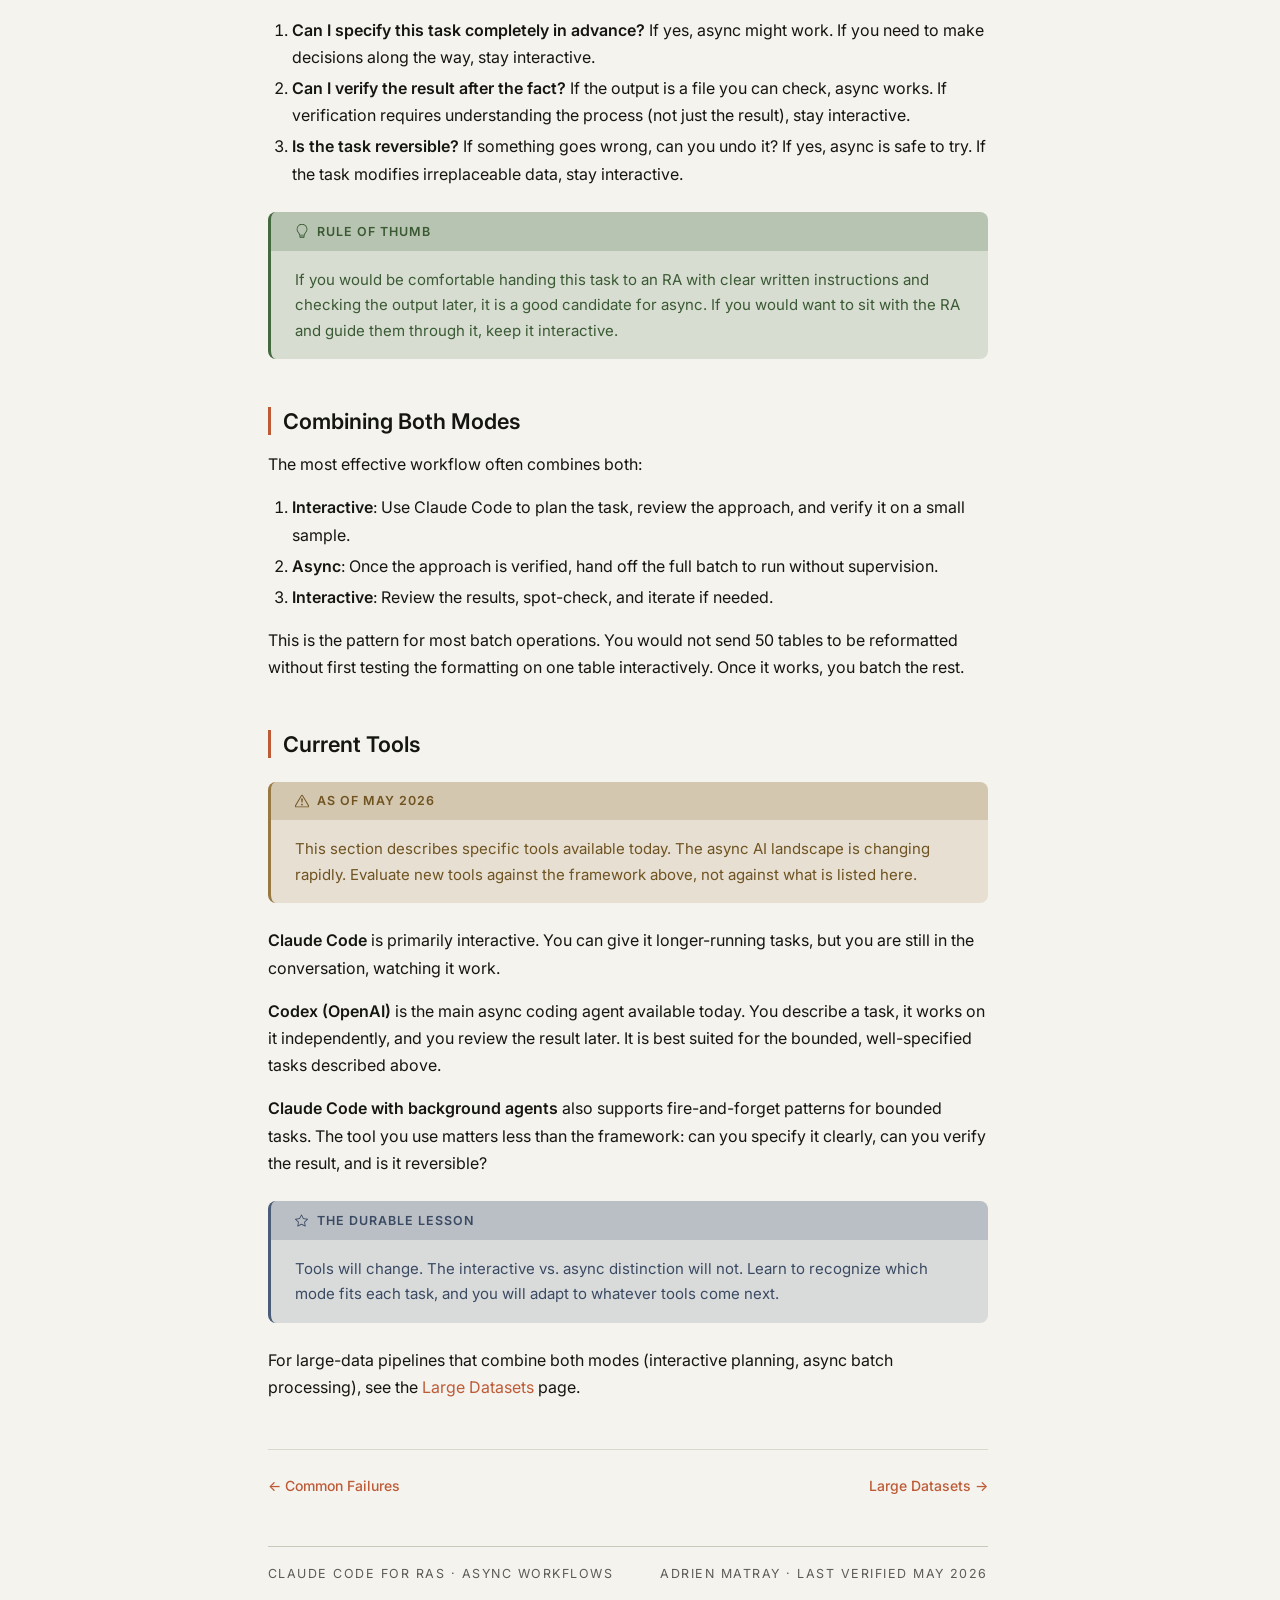
==== commit d74e1e8c: "Add SEO apparatus (titles, meta, canonical, OG, JSON-LD) + sitemap + robots for adrienmatray-ai.com " ====
--- a/async-workflows.html
+++ b/async-workflows.html
@@ -3,9 +3,21 @@
 <head>
   <meta charset="UTF-8">
   <meta name="viewport" content="width=device-width, initial-scale=1.0">
-  <title>Async Workflows - Claude Code for RAs</title>
+  <title>Interactive vs Async AI Workflows | Adrien Matray's RA Guide</title>
   <link rel="preconnect" href="https://fonts.googleapis.com"><link rel="preconnect" href="https://fonts.gstatic.com" crossorigin><link rel="stylesheet" href="https://fonts.googleapis.com/css2?family=Inter:wght@400;500;600;700&family=JetBrains+Mono:wght@400;500&display=swap"><link rel="stylesheet" href="css/style.css">
   <link rel="icon" href="data:image/svg+xml,<svg xmlns='http://www.w3.org/2000/svg' viewBox='0 0 100 100'><text y='.9em' font-size='90'>&#x1F4BB;</text></svg>">
+  <meta name="description" content="When to work interactively with Claude Code and when to hand off bounded, verifiable tasks asynchronously. From Adrien Matray's guide for research assistants.">
+  <meta name="author" content="Adrien Matray">
+  <link rel="canonical" href="https://adrienmatray-ai.com/async-workflows.html">
+  <meta property="og:type" content="article">
+  <meta property="og:site_name" content="Claude Code for Research Assistants">
+  <meta property="og:title" content="Interactive vs Async AI Workflows | Adrien Matray's RA Guide">
+  <meta property="og:description" content="When to work interactively with Claude Code and when to hand off bounded, verifiable tasks asynchronously. From Adrien Matray's guide for research assistants.">
+  <meta property="og:url" content="https://adrienmatray-ai.com/async-workflows.html">
+  <meta name="twitter:card" content="summary">
+  <script type="application/ld+json">
+{"@context":"https://schema.org","@type":"TechArticle","headline":"Async Workflows","description":"When to work interactively with Claude Code and when to hand off bounded, verifiable tasks asynchronously. From Adrien Matray's guide for research assistants.","inLanguage":"en","url":"https://adrienmatray-ai.com/async-workflows.html","author":{"@type":"Person","@id":"https://adrienmatray-ai.com/#adrien-matray","name":"Adrien Matray"},"publisher":{"@type":"Person","@id":"https://adrienmatray-ai.com/#adrien-matray","name":"Adrien Matray"},"isPartOf":{"@type":"WebSite","@id":"https://adrienmatray-ai.com/#website","name":"Claude Code for Research Assistants"}}
+  </script>
 </head>
 <body>
   <details class="mobile-nav">
--- a/css/style.css
+++ b/css/style.css
@@ -1,32 +1,63 @@
 /* === CSS Custom Properties === */
 :root {
-  --color-bg: #fafaf9;
-  --color-surface: #f5f5f4;
-  --color-text: #1c1917;
-  --color-text-body: #44403c;
-  --color-text-muted: #78716c;
-  --color-accent: #4f46e5;
-  --color-accent-light: #eef2ff;
-  --color-accent-hover: #4338ca;
-  --color-border: #e7e5e4;
-  --color-code-bg: rgba(231, 229, 228, 0.5);
-  --color-code-text: #1c1917;
-  --color-warning: #854d0e;
-  --color-warning-bg: #fefce8;
-  --color-warning-header-bg: #fef9c3;
-  --color-warning-border: #ca8a04;
-  --color-tip: #166534;
-  --color-tip-bg: #edfdf4;
-  --color-tip-header-bg: #d1fae4;
-  --color-tip-border: #16a34a;
-  --color-philosophy: #5b21b6;
-  --color-philosophy-bg: #faf5ff;
-  --color-philosophy-header-bg: #ecdffb;
-  --color-philosophy-border: #9333ea;
-  --color-nav-bg: #f5f5f4;
-  --color-nav-text: #57534e;
-  --color-nav-active: #4f46e5;
-  --color-rule: #d6d3d1;
+  /* Warm palette base (cream + muted earth tones) */
+  --color-bg: #F4F3EE;
+  --color-surface: #EAE8E0;
+  --color-text: #151511;
+  --color-text-body: #2B2B26;
+  --color-text-muted: #5C5C55;
+  --color-border: #DAD7CC;
+  --color-rule: #CAC7BB;
+
+  /* Accent (warm rust): links, nav, h2 left border */
+  --color-accent: #BE5B37;
+  --color-accent-light: rgba(190, 91, 55, 0.12);
+  --color-accent-hover: #9E4A2C;
+
+  /* Inline code: muted violet */
+  --color-code-bg: rgba(117, 82, 151, 0.13);
+  --color-code-text: #5E4178;
+
+  /* Code block: warm charcoal surface */
+  --color-code-block-bg: #26221E;
+  --color-code-block-text: #EAE3D6;
+  --color-code-header-bg: #EAE8E0;
+
+  /* Philosophy callout: slate blue wash */
+  --color-philosophy: #3A4A63;
+  --color-philosophy-bg: rgba(74, 92, 120, 0.16);
+  --color-philosophy-header-bg: rgba(74, 92, 120, 0.22);
+  --color-philosophy-border: #4A5C78;
+
+  /* Tip callout: muted green wash */
+  --color-tip: #3A5A33;
+  --color-tip-bg: rgba(69, 105, 63, 0.16);
+  --color-tip-header-bg: rgba(69, 105, 63, 0.22);
+  --color-tip-border: #45693F;
+
+  /* Warning callout: muted gold wash */
+  --color-warning: #6F5320;
+  --color-warning-bg: rgba(153, 121, 67, 0.16);
+  --color-warning-header-bg: rgba(153, 121, 67, 0.24);
+  --color-warning-border: #997943;
+
+  /* Critical callout: muted wine wash */
+  --color-critical: #5E2C42;
+  --color-critical-bg: rgba(129, 65, 91, 0.12);
+  --color-critical-header-bg: rgba(129, 65, 91, 0.22);
+  --color-critical-border: #81415B;
+
+  /* Comparison grids: good = green, bad = wine */
+  --color-good: #3A5A33;
+  --color-good-bg: rgba(69, 105, 63, 0.10);
+  --color-good-border: rgba(69, 105, 63, 0.30);
+  --color-bad: #5E2C42;
+  --color-bad-bg: rgba(129, 65, 91, 0.10);
+  --color-bad-border: rgba(129, 65, 91, 0.30);
+
+  --color-nav-bg: #EAE8E0;
+  --color-nav-text: #5C5C55;
+  --color-nav-active: #BE5B37;
 
   --font-body: "Inter", -apple-system, BlinkMacSystemFont, "Segoe UI", Roboto, "Helvetica Neue", Arial, sans-serif;
   --font-mono: "JetBrains Mono", ui-monospace, "SF Mono", Menlo, Monaco, Consolas, "Liberation Mono", monospace;
@@ -255,6 +286,26 @@
   --callout-header-bg: var(--color-tip-header-bg);
 }
 
+.callout-critical {
+  background: var(--color-critical-bg);
+  border-left-color: var(--color-critical-border);
+  border-left-width: 4px;
+  color: var(--color-critical);
+  --callout-icon: url("data:image/svg+xml;utf8,<svg xmlns='http://www.w3.org/2000/svg' viewBox='0 0 16 16'><path d='M4.54.146A.5.5 0 0 1 4.893 0h6.214a.5.5 0 0 1 .353.146l4.394 4.394a.5.5 0 0 1 .146.353v6.214a.5.5 0 0 1-.146.353l-4.394 4.394a.5.5 0 0 1-.353.146H4.893a.5.5 0 0 1-.353-.146L.146 11.46A.5.5 0 0 1 0 11.107V4.893a.5.5 0 0 1 .146-.353zM5.1 1 1 5.1v5.8L5.1 15h5.8l4.1-4.1V5.1L10.9 1z'/><path d='M7.002 11a1 1 0 1 1 2 0 1 1 0 0 1-2 0zM7.1 4.995a.905.905 0 1 1 1.8 0l-.35 3.507a.552.552 0 0 1-1.1 0z'/></svg>");
+  --callout-header-bg: var(--color-critical-header-bg);
+}
+
+.callout-critical .callout-label {
+  padding-top: 0.7rem;
+  padding-bottom: 0.7rem;
+  font-size: 0.85rem;
+}
+
+.callout-critical .callout-label::before {
+  width: 1rem;
+  height: 1rem;
+}
+
 .callout-label {
   display: flex;
   align-items: center;
@@ -308,7 +359,7 @@
 }
 
 .code-header {
-  background: #f3f4f6;
+  background: var(--color-code-header-bg);
   padding: var(--space-sm) var(--space-md);
   font-size: 0.7rem;
   font-weight: 600;
@@ -322,7 +373,7 @@
 .code-block pre {
   margin: 0;
   padding: var(--space-md) var(--space-lg);
-  background: #1e293b;
+  background: var(--color-code-block-bg);
   overflow-x: auto;
 }
 
@@ -332,7 +383,7 @@
   border: none;
   font-size: 0.8125rem;
   line-height: 1.6;
-  color: #e2e8f0;
+  color: var(--color-code-block-text);
 }
 
 /* === Screenshot Placeholders === */
@@ -513,13 +564,13 @@
 }
 
 .comparison-grid .bad {
-  background: #fef2f2;
-  border: 1px solid #fecaca;
+  background: var(--color-bad-bg);
+  border: 1px solid var(--color-bad-border);
 }
 
 .comparison-grid .good {
-  background: #f0fdf4;
-  border: 1px solid #bbf7d0;
+  background: var(--color-good-bg);
+  border: 1px solid var(--color-good-border);
 }
 
 .comparison-grid .label {
@@ -532,11 +583,11 @@
 }
 
 .comparison-grid .bad .label {
-  color: #991b1b;
+  color: var(--color-bad);
 }
 
 .comparison-grid .good .label {
-  color: #166534;
+  color: var(--color-good);
 }
 
 /* === Hero section for page 1 === */
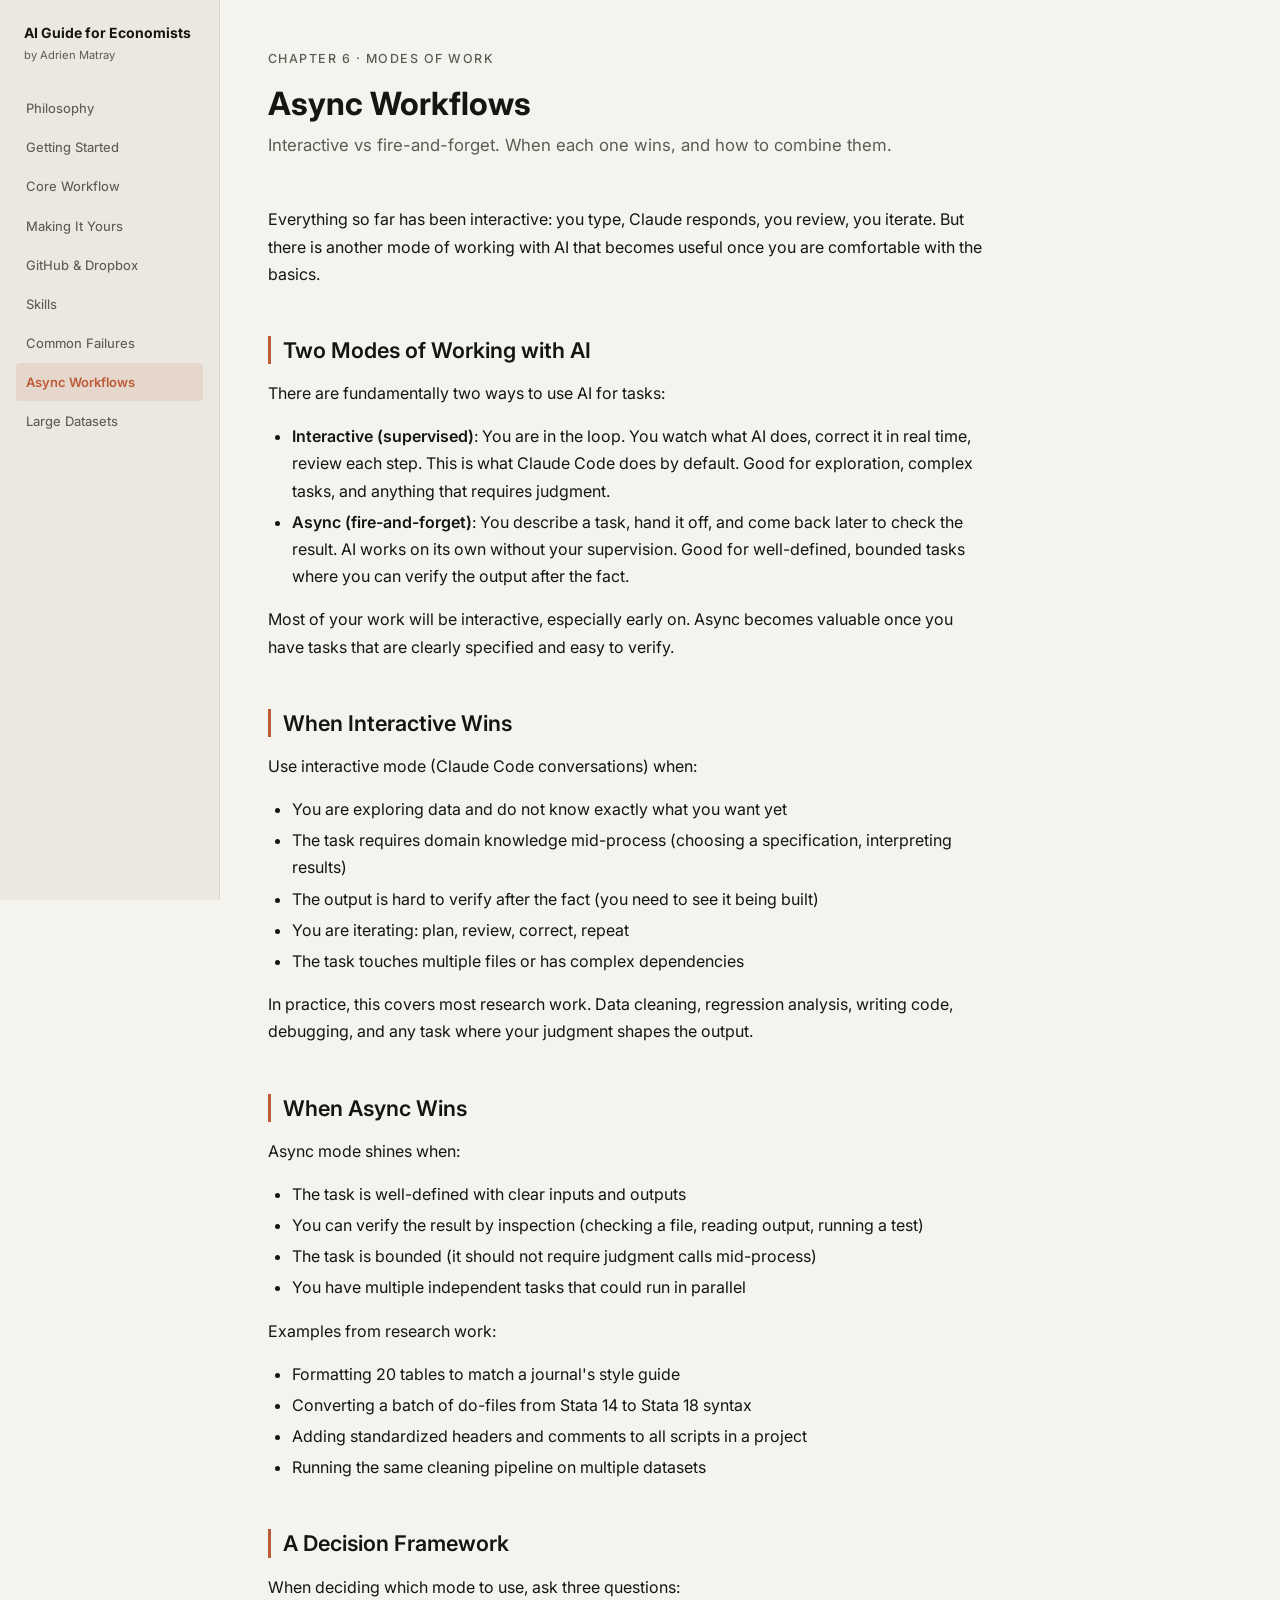
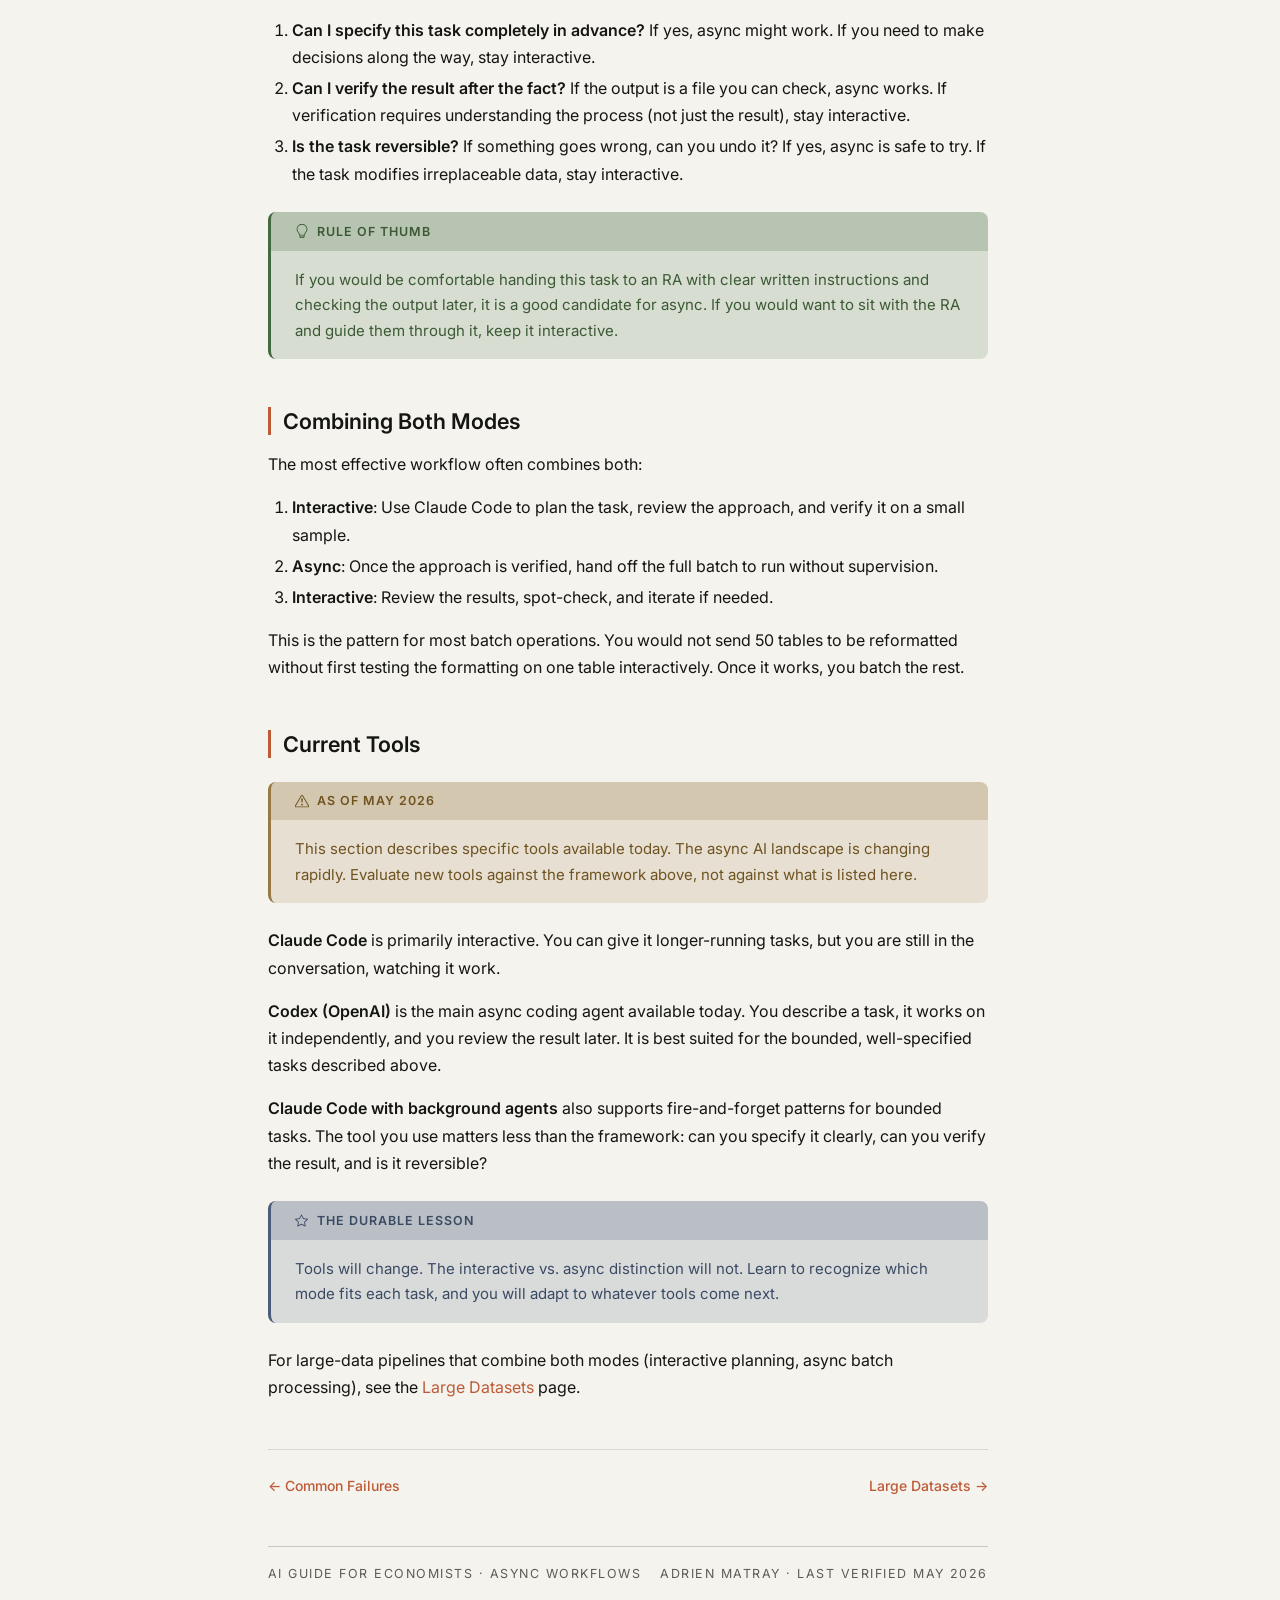
==== commit 37bbda50: "Rebrand site from Research Assistants to Economists Broaden the audience framing across all pages: n" ====
--- a/async-workflows.html
+++ b/async-workflows.html
@@ -3,25 +3,29 @@
 <head>
   <meta charset="UTF-8">
   <meta name="viewport" content="width=device-width, initial-scale=1.0">
-  <title>Interactive vs Async AI Workflows | Adrien Matray's RA Guide</title>
+  <title>Interactive vs Async AI Workflows | An AI Guide for Economists</title>
   <link rel="preconnect" href="https://fonts.googleapis.com"><link rel="preconnect" href="https://fonts.gstatic.com" crossorigin><link rel="stylesheet" href="https://fonts.googleapis.com/css2?family=Inter:wght@400;500;600;700&family=JetBrains+Mono:wght@400;500&display=swap"><link rel="stylesheet" href="css/style.css">
   <link rel="icon" href="data:image/svg+xml,<svg xmlns='http://www.w3.org/2000/svg' viewBox='0 0 100 100'><text y='.9em' font-size='90'>&#x1F4BB;</text></svg>">
-  <meta name="description" content="When to work interactively with Claude Code and when to hand off bounded, verifiable tasks asynchronously. From Adrien Matray's guide for research assistants.">
+  <meta name="description" content="When to work interactively with Claude Code and when to hand off bounded, verifiable tasks asynchronously. From Adrien Matray's guide for economists.">
   <meta name="author" content="Adrien Matray">
   <link rel="canonical" href="https://adrienmatray-ai.com/async-workflows.html">
   <meta property="og:type" content="article">
-  <meta property="og:site_name" content="Claude Code for Research Assistants">
-  <meta property="og:title" content="Interactive vs Async AI Workflows | Adrien Matray's RA Guide">
-  <meta property="og:description" content="When to work interactively with Claude Code and when to hand off bounded, verifiable tasks asynchronously. From Adrien Matray's guide for research assistants.">
+  <meta property="og:site_name" content="An AI Guide for Economists">
+  <meta property="og:title" content="Interactive vs Async AI Workflows | An AI Guide for Economists">
+  <meta property="og:description" content="When to work interactively with Claude Code and when to hand off bounded, verifiable tasks asynchronously. From Adrien Matray's guide for economists.">
   <meta property="og:url" content="https://adrienmatray-ai.com/async-workflows.html">
-  <meta name="twitter:card" content="summary">
+  <meta name="twitter:card" content="summary_large_image">
+  <meta property="og:image" content="https://adrienmatray-ai.com/img/og-card.png">
+  <meta property="og:image:width" content="1200">
+  <meta property="og:image:height" content="630">
+  <meta name="twitter:image" content="https://adrienmatray-ai.com/img/og-card.png">
   <script type="application/ld+json">
-{"@context":"https://schema.org","@type":"TechArticle","headline":"Async Workflows","description":"When to work interactively with Claude Code and when to hand off bounded, verifiable tasks asynchronously. From Adrien Matray's guide for research assistants.","inLanguage":"en","url":"https://adrienmatray-ai.com/async-workflows.html","author":{"@type":"Person","@id":"https://adrienmatray-ai.com/#adrien-matray","name":"Adrien Matray"},"publisher":{"@type":"Person","@id":"https://adrienmatray-ai.com/#adrien-matray","name":"Adrien Matray"},"isPartOf":{"@type":"WebSite","@id":"https://adrienmatray-ai.com/#website","name":"Claude Code for Research Assistants"}}
+{"@context":"https://schema.org","@type":"TechArticle","headline":"Async Workflows","description":"When to work interactively with Claude Code and when to hand off bounded, verifiable tasks asynchronously. From Adrien Matray's guide for economists.","inLanguage":"en","url":"https://adrienmatray-ai.com/async-workflows.html","author":{"@type":"Person","@id":"https://adrienmatray-ai.com/#adrien-matray","name":"Adrien Matray"},"publisher":{"@type":"Person","@id":"https://adrienmatray-ai.com/#adrien-matray","name":"Adrien Matray"},"isPartOf":{"@type":"WebSite","@id":"https://adrienmatray-ai.com/#website","name":"An AI Guide for Economists"}}
   </script>
 </head>
 <body>
   <details class="mobile-nav">
-    <summary>Claude Code for RAs - Menu</summary>
+    <summary>AI Guide for Economists - Menu</summary>
     <ul class="nav-links">
       <li><a href="index.html">Philosophy</a></li>
       <li><a href="getting-started.html">Getting Started</a></li>
@@ -38,8 +42,8 @@
   <div class="page-wrapper">
     <nav class="site-nav">
       <div class="nav-brand">
-        <span class="nav-title">Claude Code for RAs</span>
-        <span class="nav-subtitle">A Guide by Adrien Matray</span>
+        <span class="nav-title">AI Guide for Economists</span>
+        <span class="nav-subtitle">by Adrien Matray</span>
       </div>
       <ul class="nav-links">
         <li><a href="index.html">Philosophy</a></li>
@@ -159,7 +163,7 @@
       </nav>
 
       <footer class="footer-meta">
-        <span>Claude Code for RAs &middot; Async Workflows</span>
+        <span>AI Guide for Economists &middot; Async Workflows</span>
         <span>Adrien Matray &middot; Last verified May 2026</span>
       </footer>
     </main>
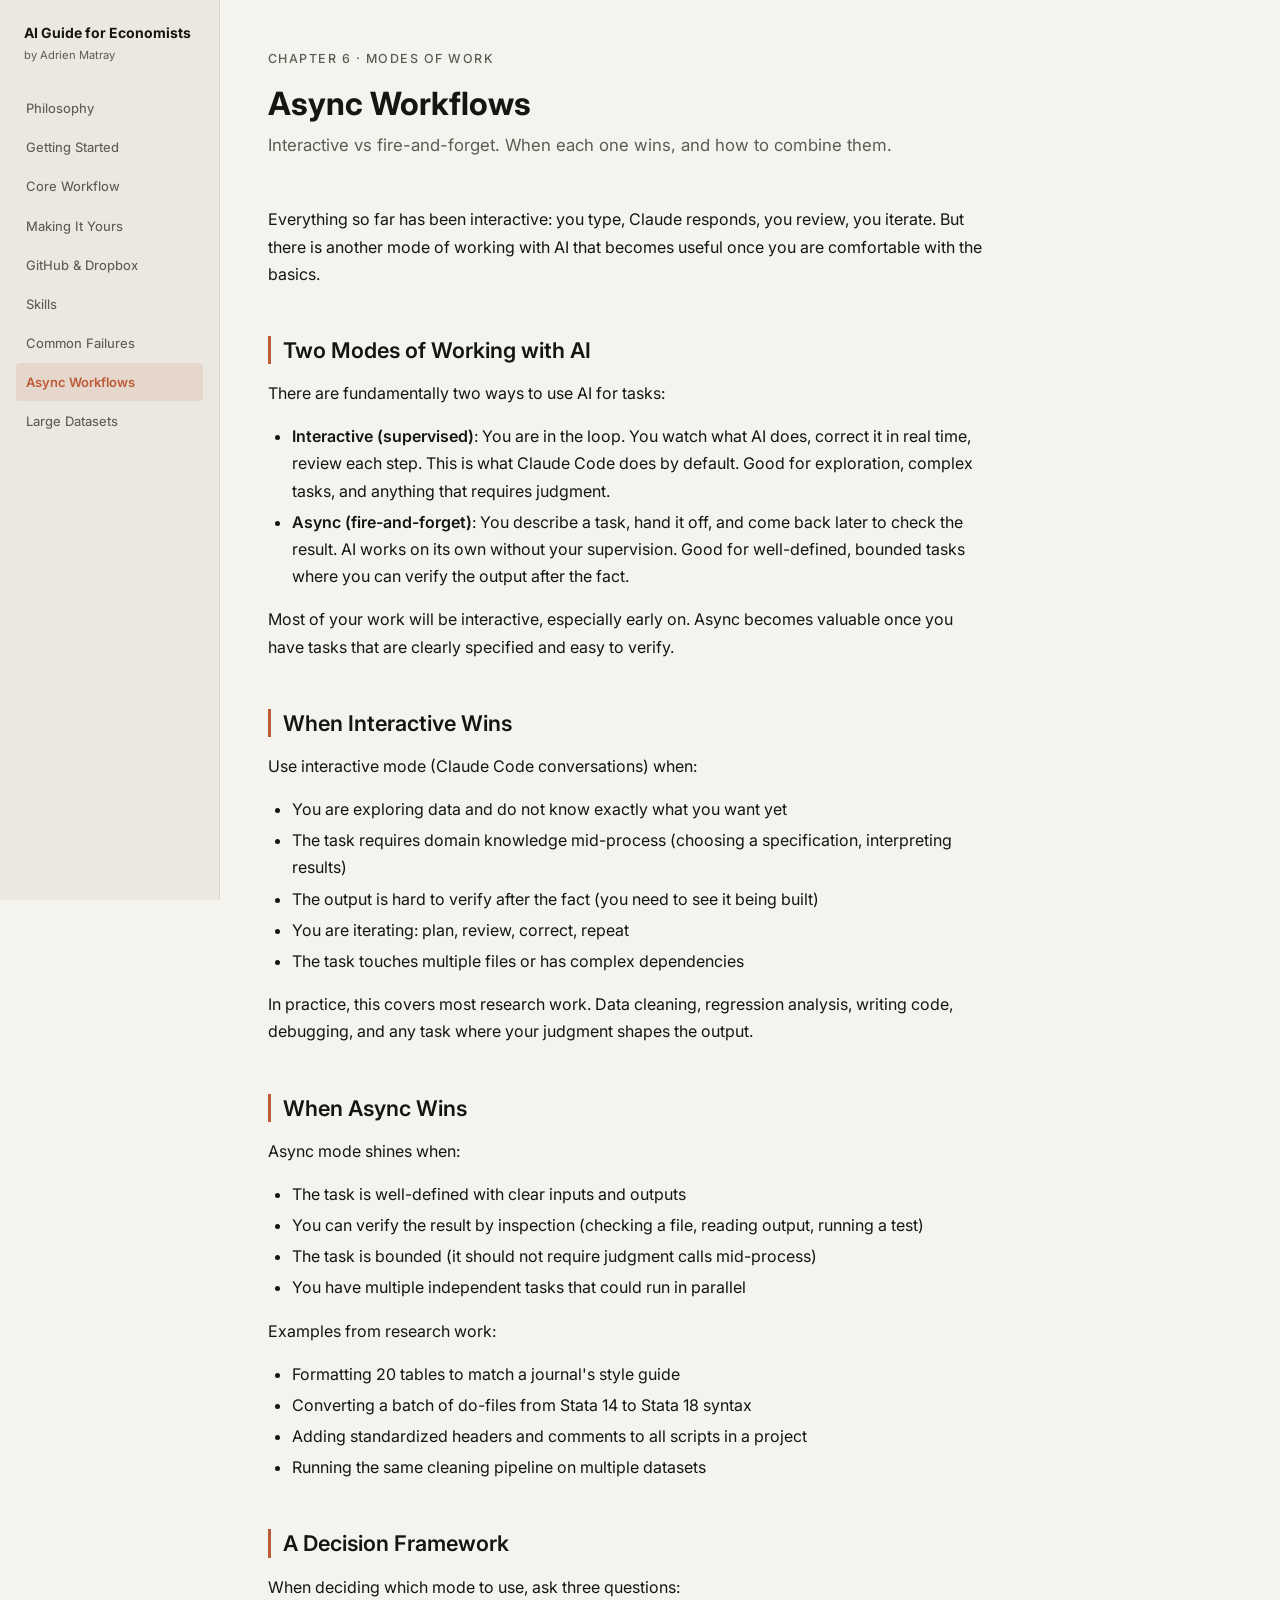
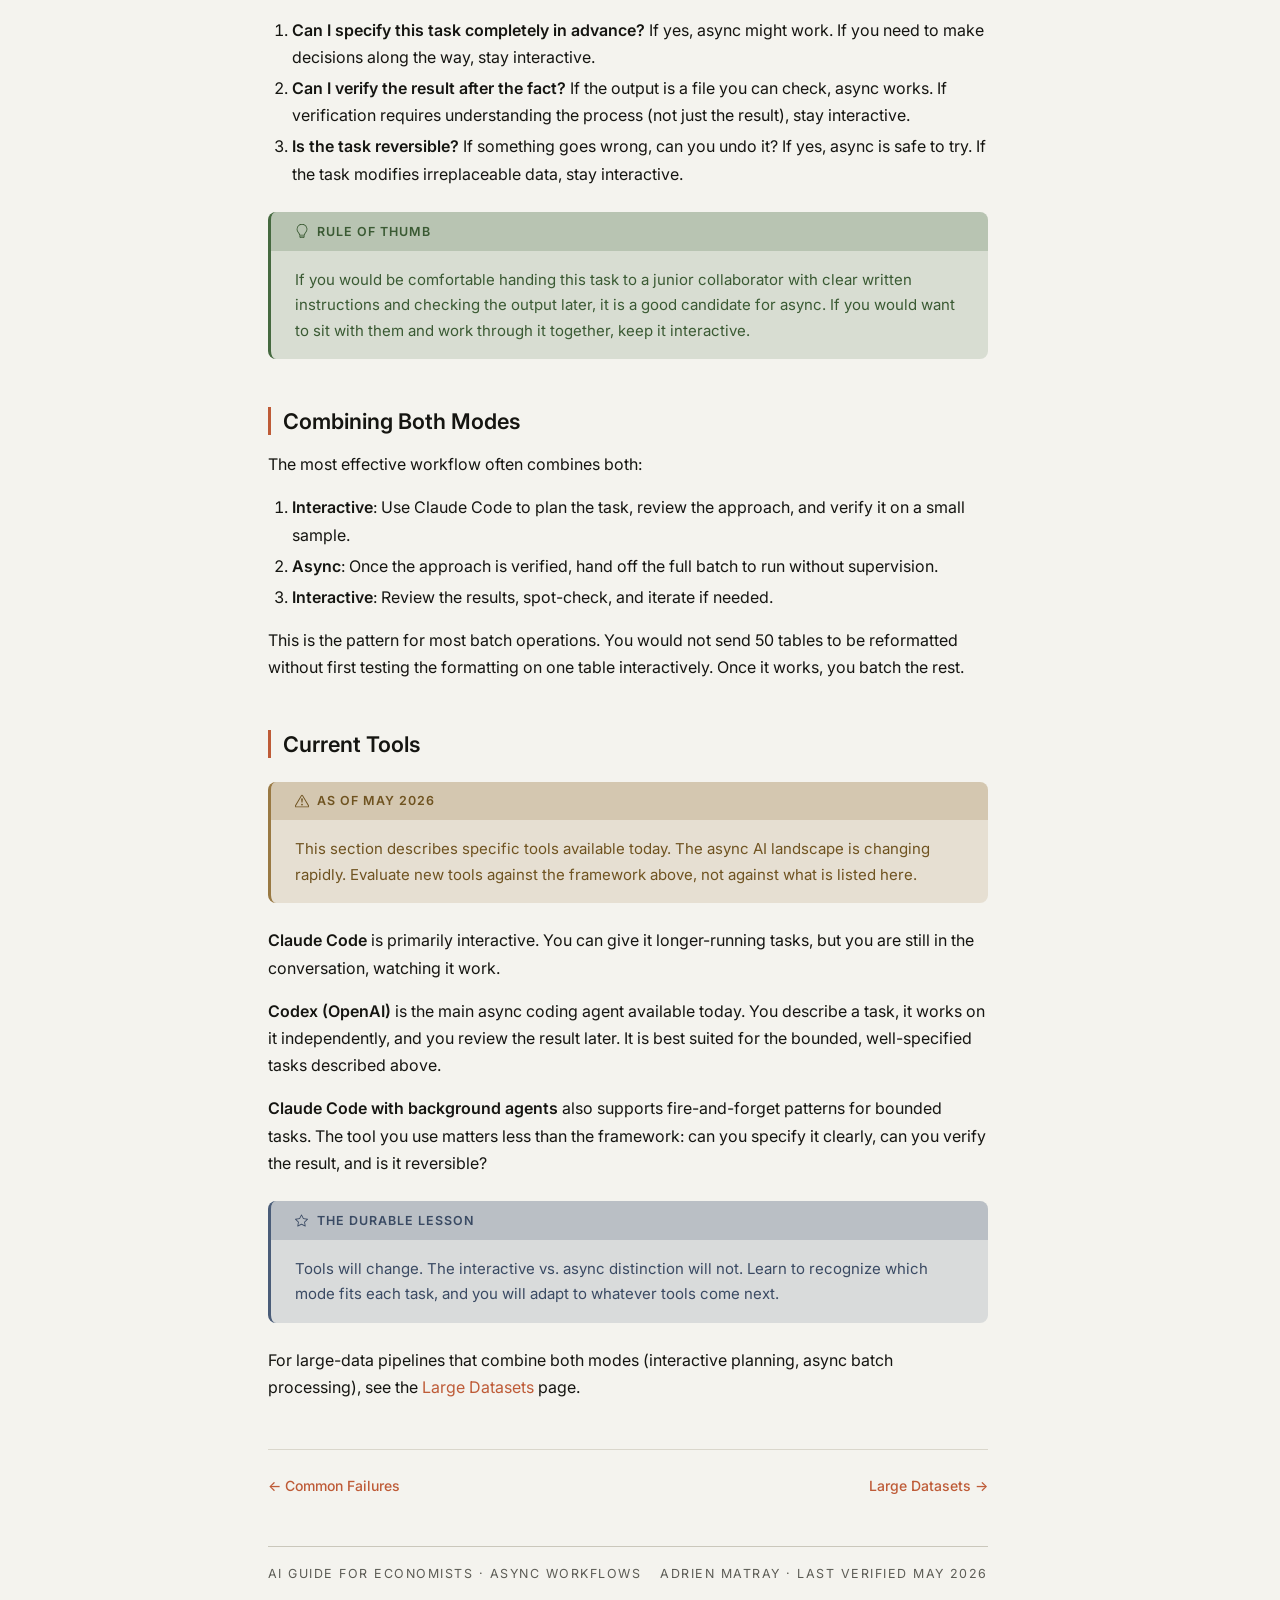
==== commit f9b66a7d: "Soften RA analogies to junior collaborator / junior researcher Match the broadened economists audien" ====
--- a/async-workflows.html
+++ b/async-workflows.html
@@ -122,7 +122,7 @@
 
       <aside class="callout callout-tip">
         <span class="callout-label">Rule of thumb</span>
-        <p>If you would be comfortable handing this task to an RA with clear written instructions and checking the output later, it is a good candidate for async. If you would want to sit with the RA and guide them through it, keep it interactive.</p>
+        <p>If you would be comfortable handing this task to a junior collaborator with clear written instructions and checking the output later, it is a good candidate for async. If you would want to sit with them and work through it together, keep it interactive.</p>
       </aside>
 
       <h2>Combining Both Modes</h2>
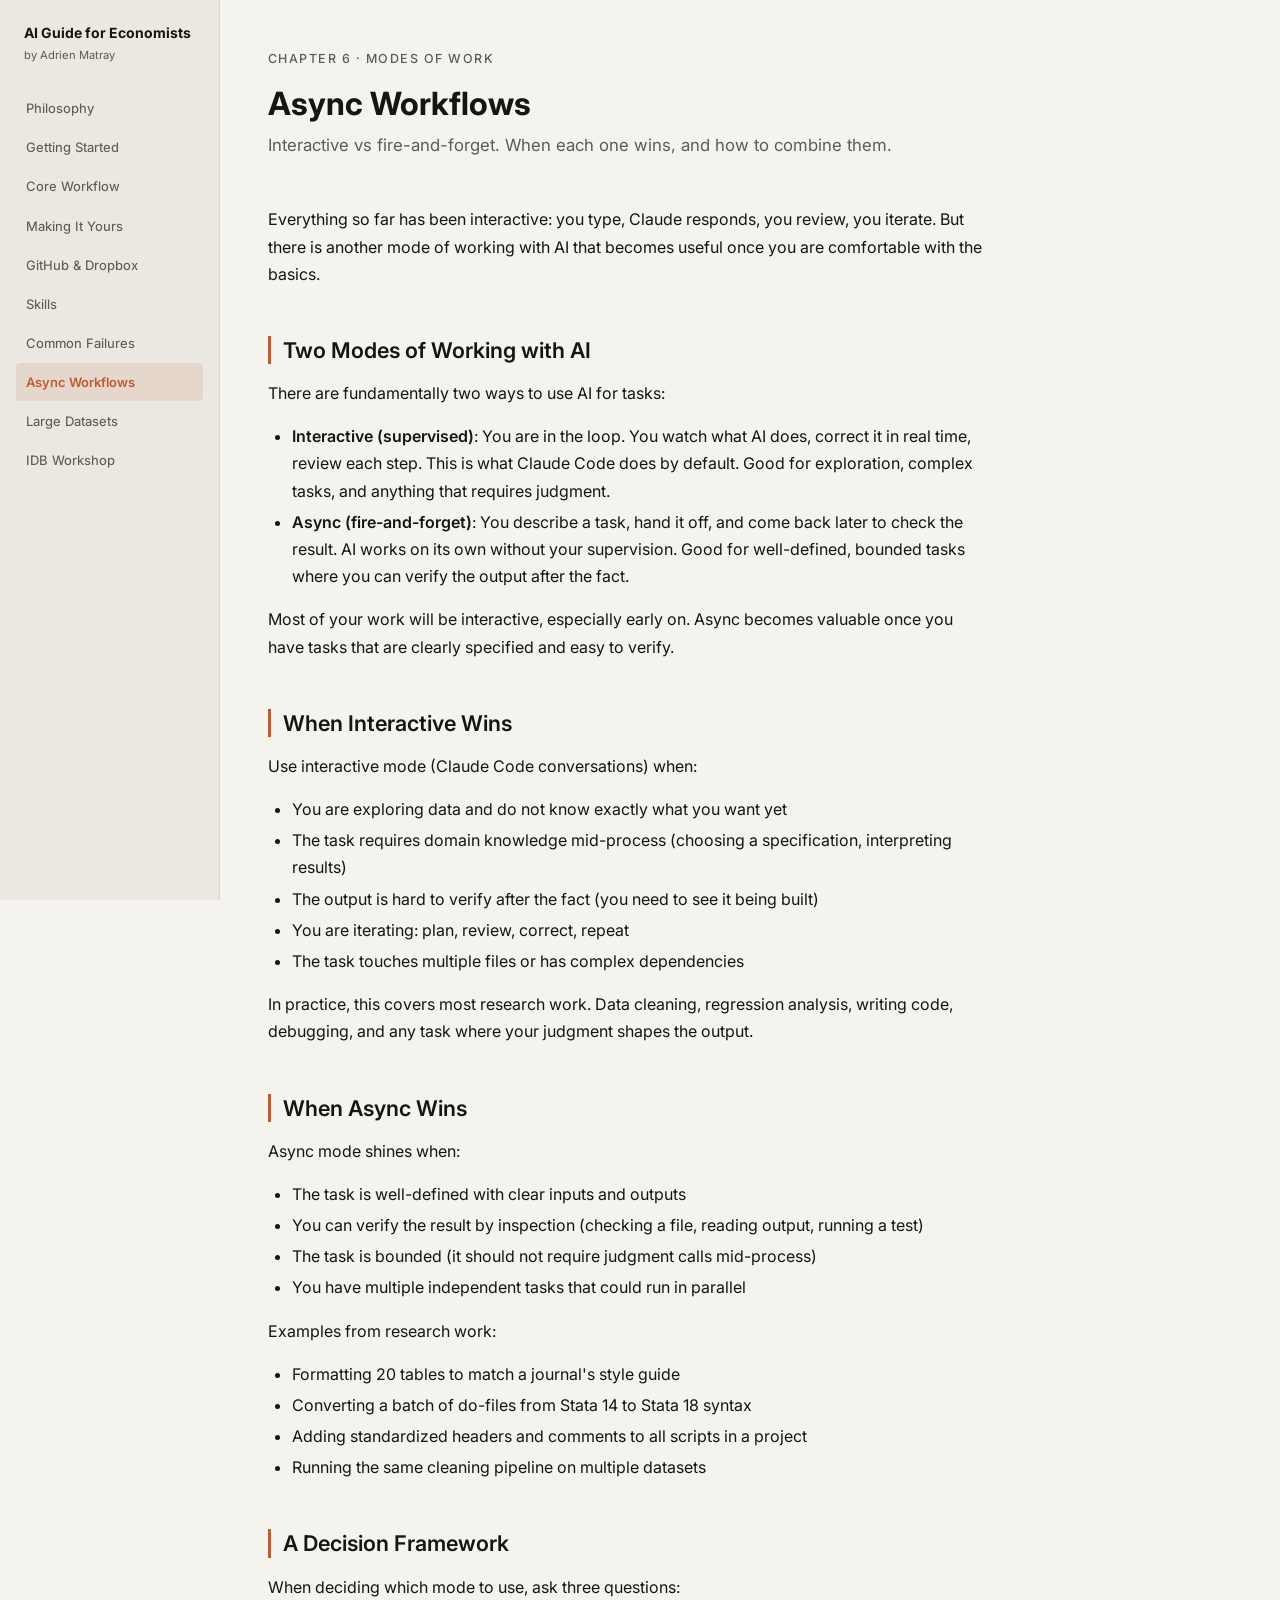
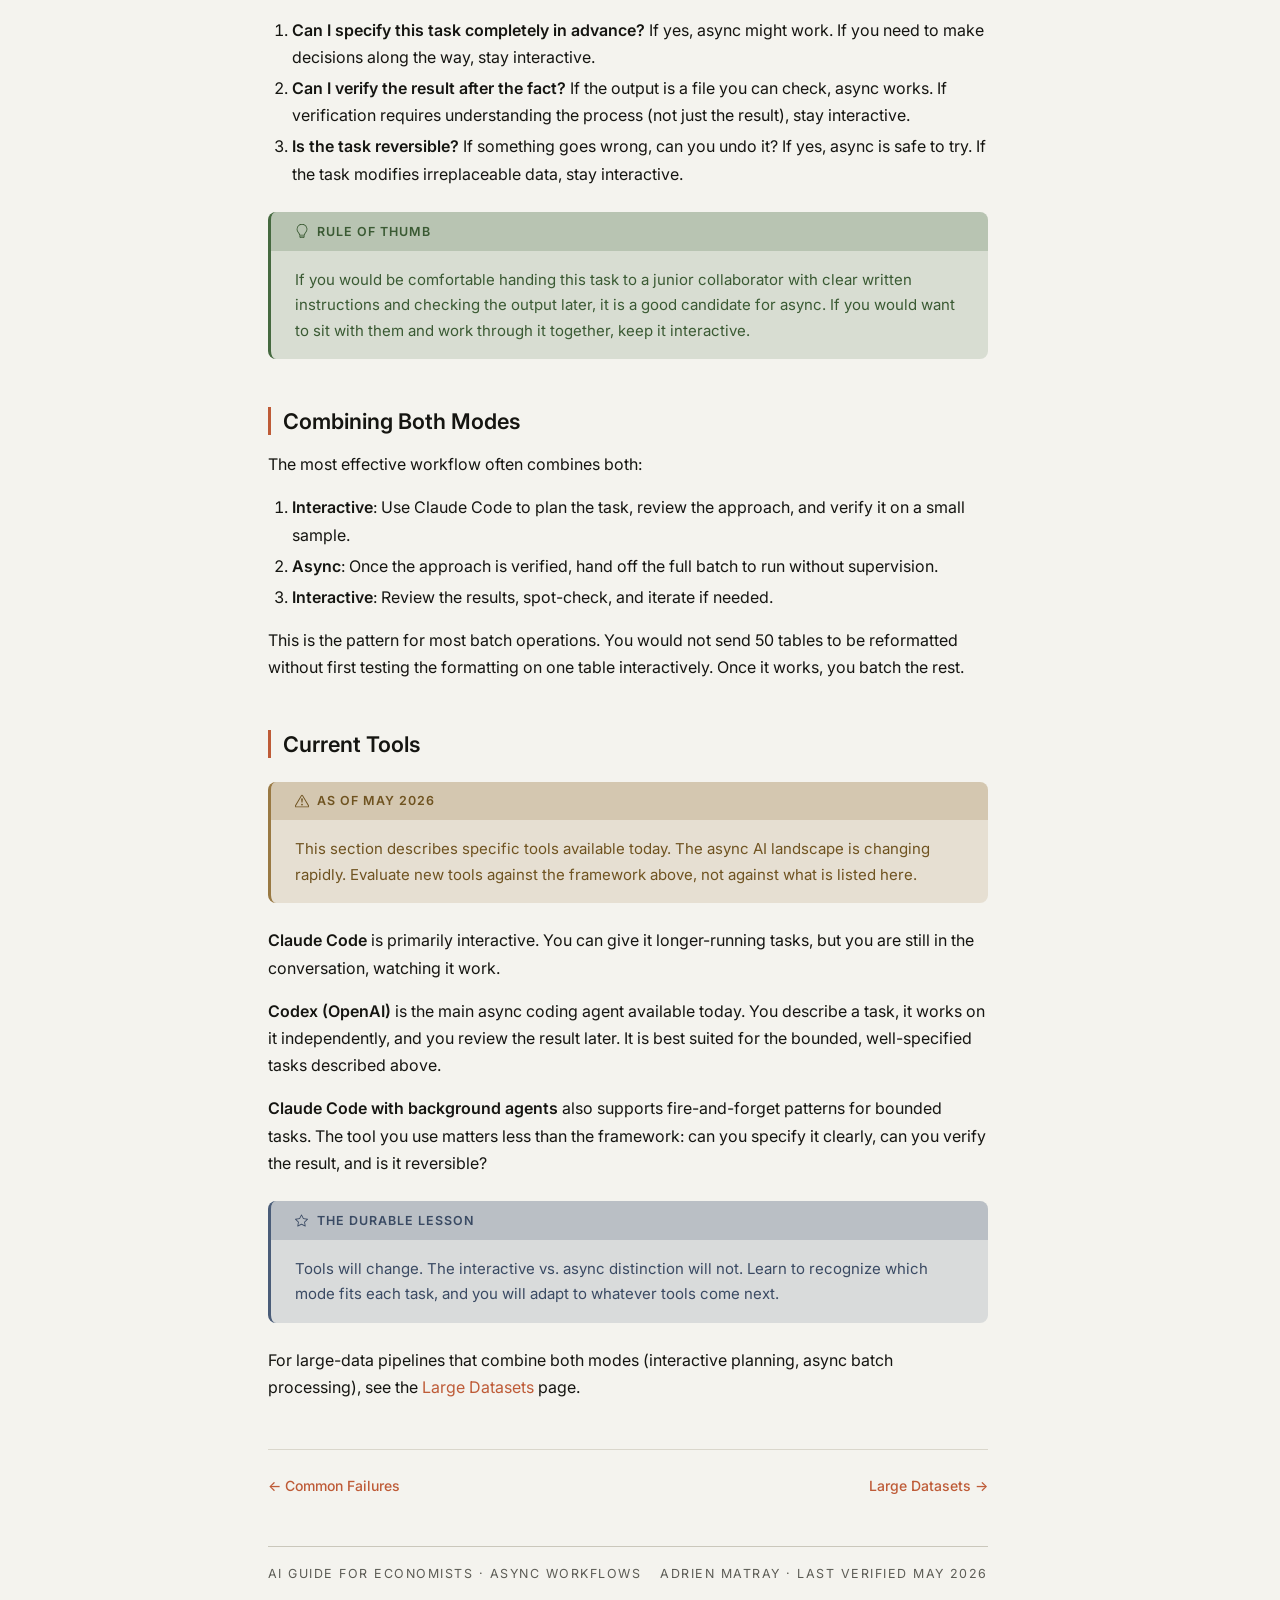
==== commit bb981c0a: "Add IDB Workshop page with links to the two homework packages Co-Authored-By: Claude Fable 5.2 <nore" ====
--- a/async-workflows.html
+++ b/async-workflows.html
@@ -36,6 +36,7 @@
       <li><a href="common-failures.html">Common Failures</a></li>
       <li><a href="async-workflows.html" class="nav-active">Async Workflows</a></li>
       <li><a href="large-datasets.html">Large Datasets</a></li>
+      <li><a href="idb-workshop.html">IDB Workshop</a></li>
     </ul>
   </details>
 
@@ -55,6 +56,7 @@
         <li><a href="common-failures.html">Common Failures</a></li>
         <li><a href="async-workflows.html" class="nav-active">Async Workflows</a></li>
         <li><a href="large-datasets.html">Large Datasets</a></li>
+        <li><a href="idb-workshop.html">IDB Workshop</a></li>
       </ul>
     </nav>
 
